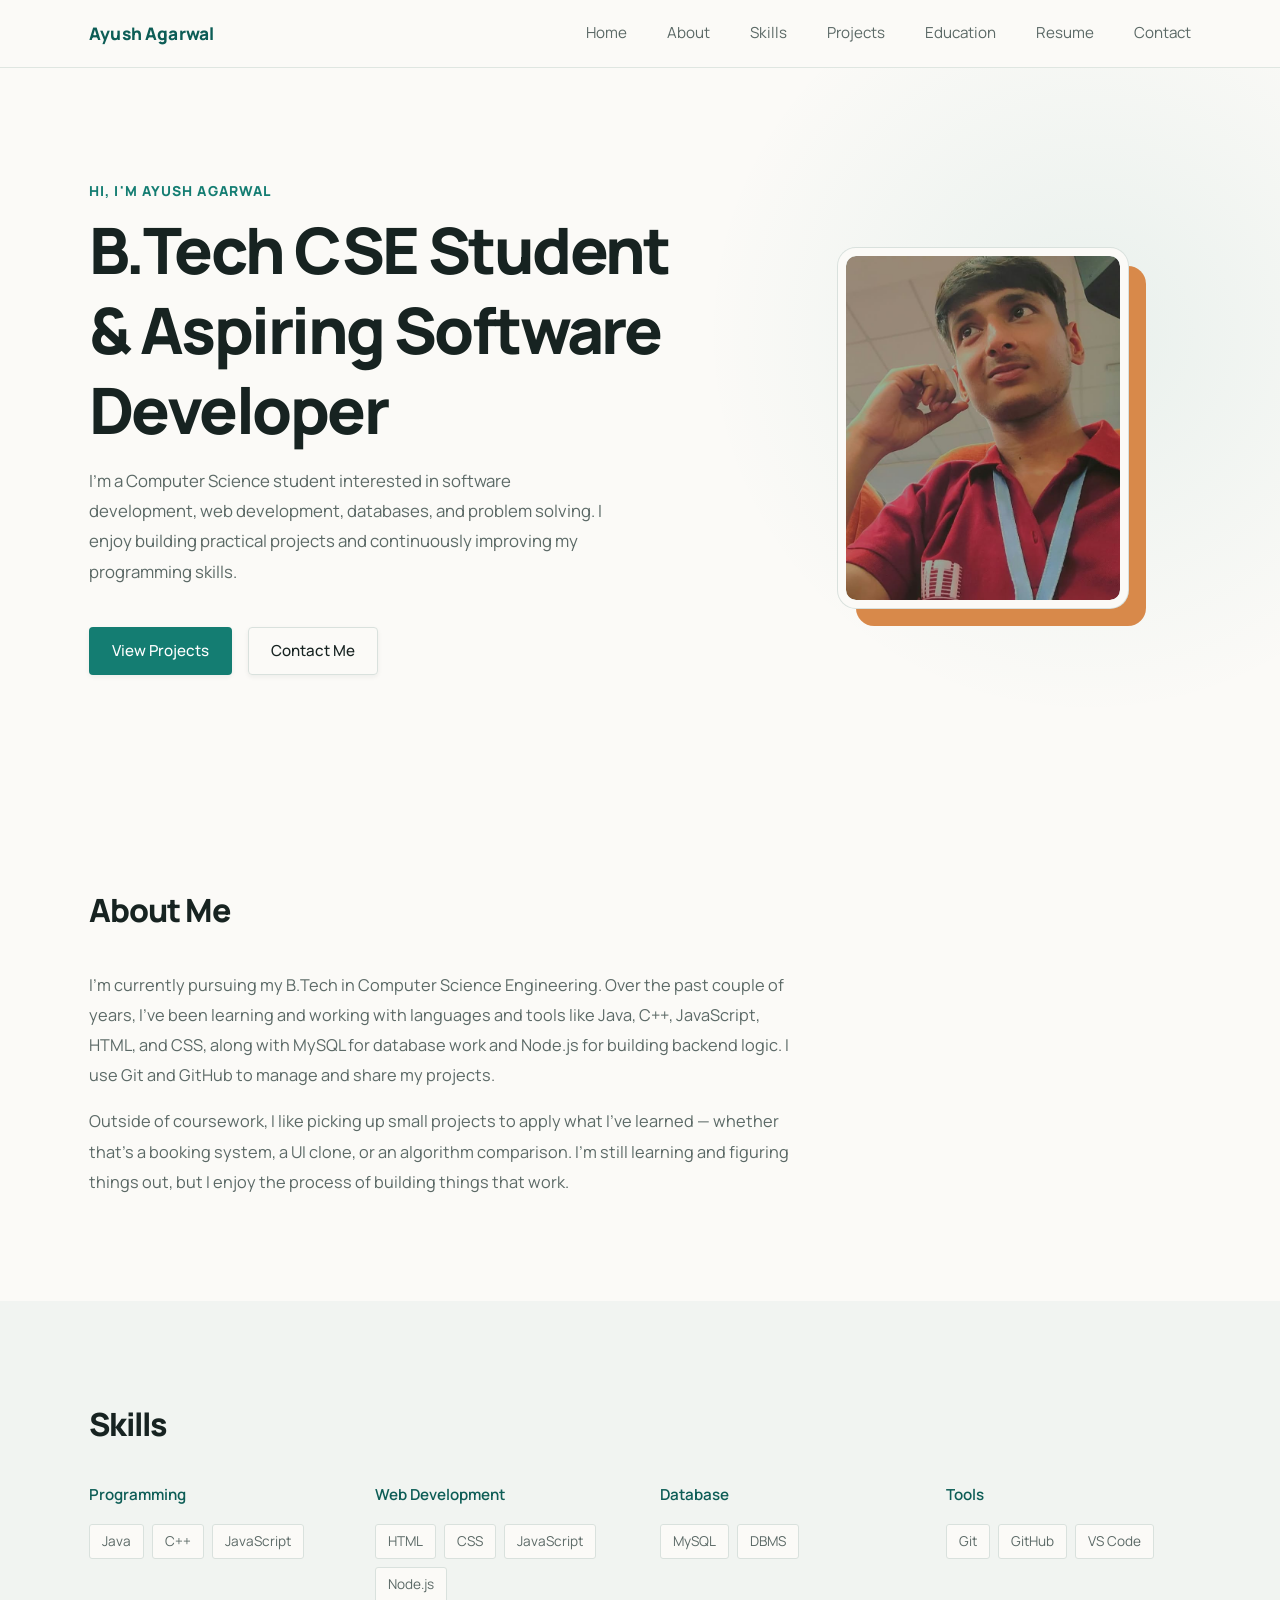
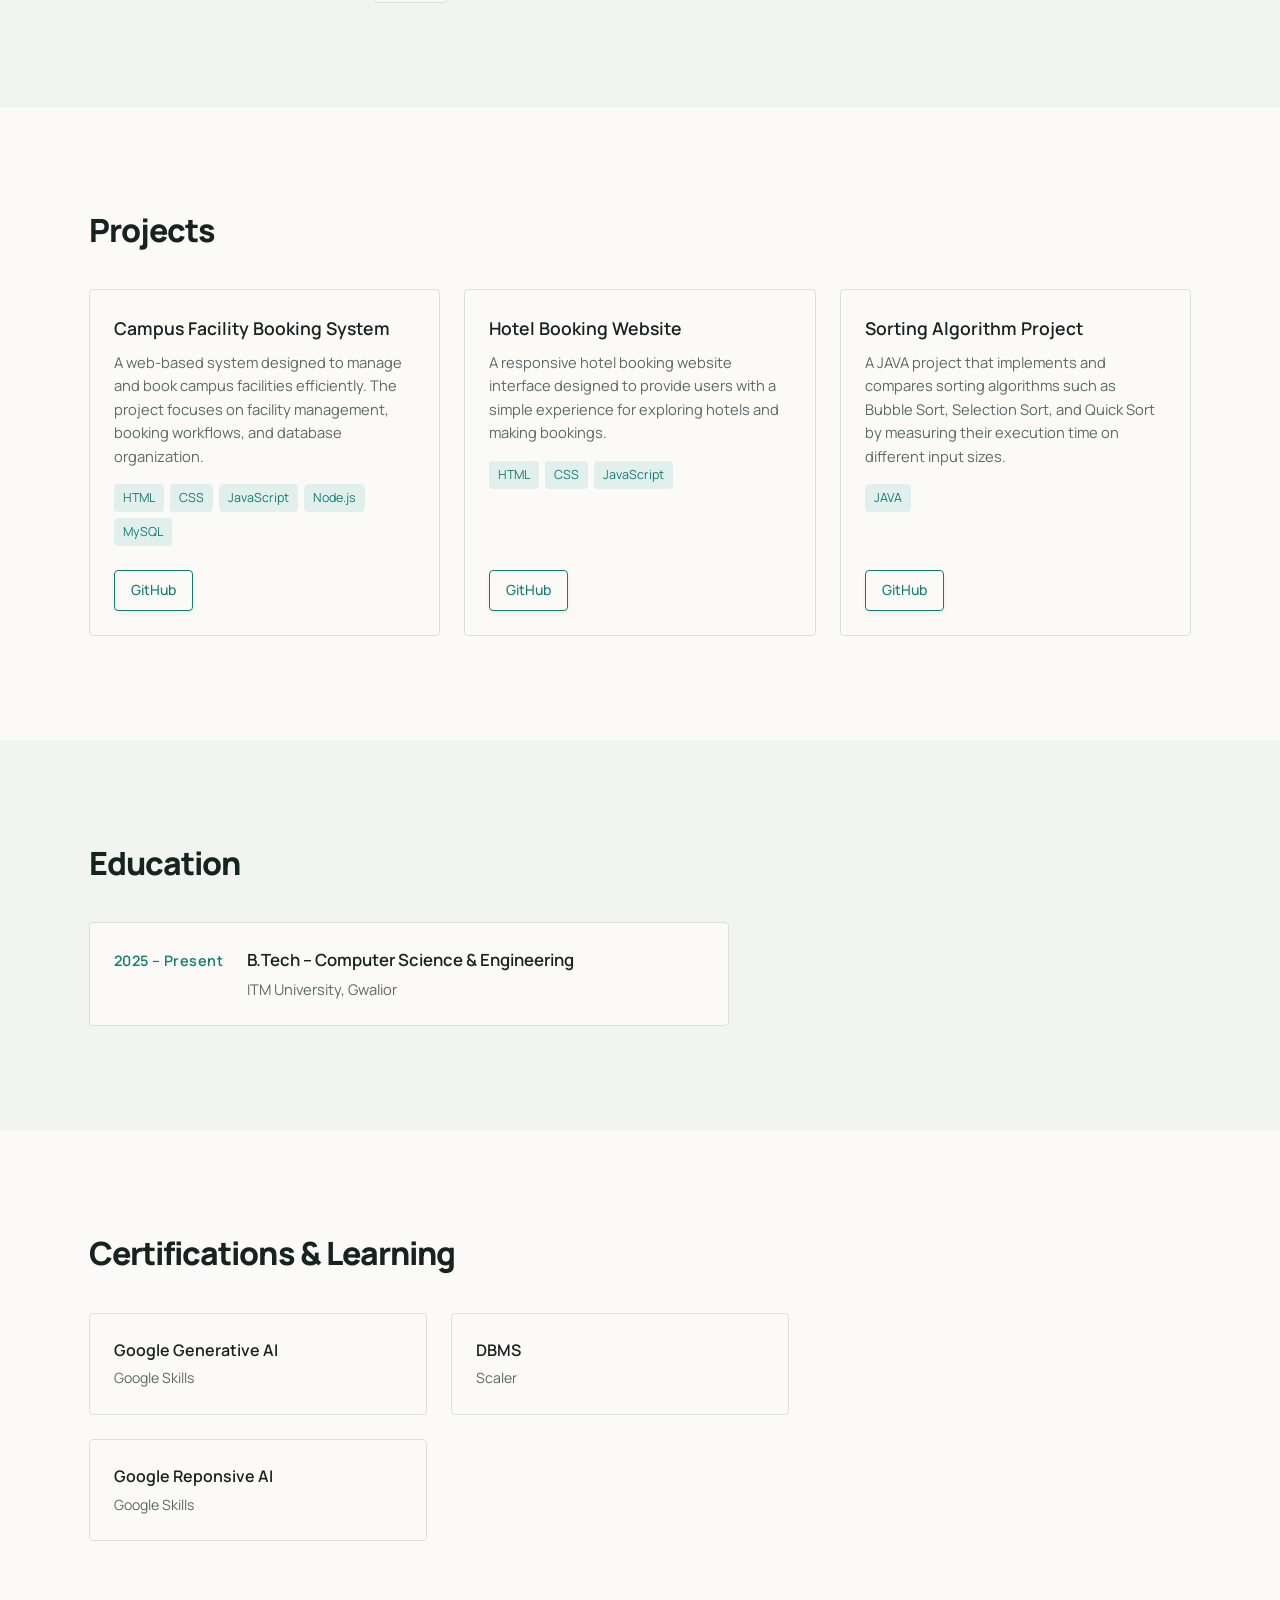
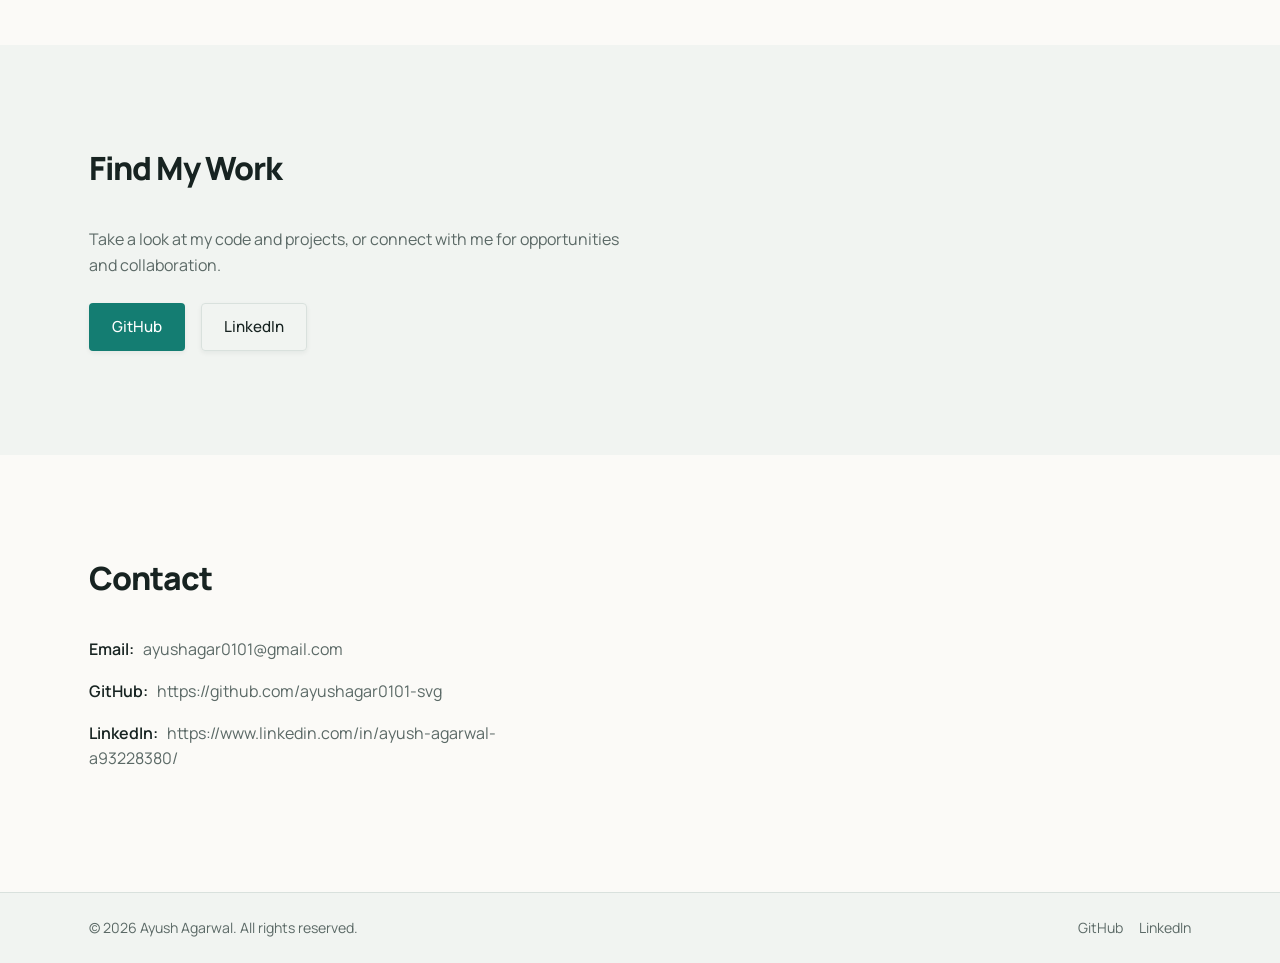
==== index.html @ 3ba148a4 "portfolio" ====
<!DOCTYPE html>
<html lang="en">
<head>
  <meta charset="UTF-8" />
  <meta name="viewport" content="width=device-width, initial-scale=1.0" />
  <title>Ayush Agarwal — Portfolio</title>
  <meta name="description" content="Portfolio of Ayush Agarwal, B.Tech Computer Science student and aspiring software developer." />

  <link rel="preconnect" href="https://fonts.googleapis.com" />
  <link rel="preconnect" href="https://fonts.gstatic.com" crossorigin />
  <link href="https://fonts.googleapis.com/css2?family=Manrope:wght@400;500;600;700;800&display=swap" rel="stylesheet" />

  <link rel="stylesheet" href="style.css" />
</head>
<body>

  <!-- Navbar -->
  <header class="navbar" id="navbar">
    <div class="navbar-inner">
      <a href="#home" class="logo">Ayush Agarwal</a>

      <button class="nav-toggle" id="navToggle" aria-label="Toggle navigation menu" aria-expanded="false">
        <span></span>
        <span></span>
        <span></span>
      </button>

      <nav class="nav-links" id="navLinks">
        <a href="#home" class="nav-link">Home</a>
        <a href="#about" class="nav-link">About</a>
        <a href="#skills" class="nav-link">Skills</a>
        <a href="#projects" class="nav-link">Projects</a>
        <a href="#education" class="nav-link">Education</a>
        <a href="resume.html" class="nav-link" target="_blank" rel="noopener">Resume</a>
        <a href="#contact" class="nav-link">Contact</a>
      </nav>
    </div>
  </header>

  <main>

    <!-- Hero Section -->
    <section id="home" class="hero">
      <div class="container hero-inner">
        <div class="hero-text">
          <p class="hero-greeting">Hi, I'm Ayush Agarwal</p>
          <h1 class="hero-title">B.Tech CSE Student &amp; Aspiring Software Developer</h1>
          <p class="hero-desc">
            I'm a Computer Science student interested in software development, web development,
            databases, and problem solving. I enjoy building practical projects and continuously
            improving my programming skills.
          </p>
          <div class="hero-actions">
            <a href="#projects" class="btn btn-primary">View Projects</a>
            <a href="#contact" class="btn btn-secondary">Contact Me</a>
          </div>
        </div>

        <div class="hero-profile">
          <div class="profile-frame">
            <img src="./images/profile_photo.jpeg" alt="Ayush Agarwal" class="profile-photo" />
          </div>
        </div>
      </div>
    </section>

    <!-- About Section -->
    <section id="about" class="section">
      <div class="container">
        <h2 class="section-title">About Me</h2>
        <div class="about-content">
          <p>
            I'm currently pursuing my B.Tech in Computer Science Engineering. Over the past couple
            of years, I've been learning and working with languages and tools like Java, C++,
            JavaScript, HTML, and CSS, along with MySQL for database work and Node.js for building
            backend logic. I use Git and GitHub to manage and share my projects.
          </p>
          <p>
            Outside of coursework, I like picking up small projects to apply what I've learned —
            whether that's a booking system, a UI clone, or an algorithm comparison. I'm still
            learning and figuring things out, but I enjoy the process of building things that work.
          </p>
        </div>
      </div>
    </section>

    <!-- Skills Section -->
    <section id="skills" class="section section-alt">
      <div class="container">
        <h2 class="section-title">Skills</h2>

        <div class="skills-grid">
          <div class="skill-group">
            <h3 class="skill-group-title">Programming</h3>
            <ul class="tag-list">
              <li class="tag">Java</li>
              <li class="tag">C++</li>
              <li class="tag">JavaScript</li>
            </ul>
          </div>

          <div class="skill-group">
            <h3 class="skill-group-title">Web Development</h3>
            <ul class="tag-list">
              <li class="tag">HTML</li>
              <li class="tag">CSS</li>
              <li class="tag">JavaScript</li>
              <li class="tag">Node.js</li>
            </ul>
          </div>

          <div class="skill-group">
            <h3 class="skill-group-title">Database</h3>
            <ul class="tag-list">
              <li class="tag">MySQL</li>
              <li class="tag">DBMS</li>
            </ul>
          </div>

          <div class="skill-group">
            <h3 class="skill-group-title">Tools</h3>
            <ul class="tag-list">
              <li class="tag">Git</li>
              <li class="tag">GitHub</li>
              <li class="tag">VS Code</li>
            </ul>
          </div>
        </div>
      </div>
    </section>

    <!-- Projects Section -->
    <section id="projects" class="section">
      <div class="container">
        <h2 class="section-title">Projects</h2>

        <div class="projects-grid">

          <article class="project-card">
            <div class="project-body">
              <h3 class="project-title">Campus Facility Booking System</h3>
              <p class="project-desc">
                A web-based system designed to manage and book campus facilities efficiently.
                The project focuses on facility management, booking workflows, and database
                organization.
              </p>
              <ul class="tech-list">
                <li>HTML</li>
                <li>CSS</li>
                <li>JavaScript</li>
                <li>Node.js</li>
                <li>MySQL</li>
              </ul>
            </div>
            <div class="project-links">
              <a href="https://github.com/ayushagar0101-svg" class="btn btn-outline btn-small">GitHub</a>
              <!-- <a href="YOUR_LIVE_DEMO_URL" class="btn btn-outline btn-small">Live Demo</a> -->
            </div>
          </article>

          <article class="project-card">
            <div class="project-body">
              <h3 class="project-title">Hotel Booking Website</h3>
              <p class="project-desc">
                A responsive hotel booking website interface designed to provide users with a
                simple experience for exploring hotels and making bookings.
              </p>
              <ul class="tech-list">
                <li>HTML</li>
                <li>CSS</li>
                <li>JavaScript</li>
              </ul>
            </div>
            <div class="project-links">
              <a href="https://github.com/ayushagar0101-svg" class="btn btn-outline btn-small">GitHub</a>
              <!-- <a href="YOUR_LIVE_DEMO_URL" class="btn btn-outline btn-small">Live Demo</a> -->
            </div>
          </article>

          <article class="project-card">
            <div class="project-body">
              <h3 class="project-title">Sorting Algorithm Project</h3>
              <p class="project-desc">
                A JAVA project that implements and compares sorting algorithms such as Bubble
                Sort, Selection Sort, and Quick Sort by measuring their execution time on
                different input sizes.
              </p>
              <ul class="tech-list">
                <li>JAVA</li>
              </ul>
            </div>
            <div class="project-links">
              <a href="https://github.com/ayushagar0101-svg" class="btn btn-outline btn-small">GitHub</a>
            </div>
          </article>

        </div>
      </div>
    </section>

    <!-- Education Section -->
    <section id="education" class="section section-alt">
      <div class="container">
        <h2 class="section-title">Education</h2>

        <div class="education-card">
          <div class="education-period">2025 &ndash; Present</div>
          <div class="education-details">
            <h3 class="education-degree">B.Tech &ndash; Computer Science &amp; Engineering</h3>
            <p class="education-institute">ITM University, Gwalior</p>
          </div>
        </div>
      </div>
    </section>

    <!-- Certifications Section -->
    <section id="certifications" class="section">
      <div class="container">
        <h2 class="section-title">Certifications &amp; Learning</h2>

        <div class="cert-list">
          <div class="cert-item">
            <h3 class="cert-title">Google Generative AI</h3>
            <p class="cert-issuer">Google Skills</p>
          </div>
          <div class="cert-item">
            <h3 class="cert-title">DBMS</h3>
            <p class="cert-issuer">Scaler</p>
          </div>
          <div class="cert-item">
            <h3 class="cert-title">Google Reponsive AI</h3>
            <p class="cert-issuer">Google Skills</p>
          </div>
        </div>
      </div>
    </section>

    <!-- GitHub / LinkedIn Section -->
    <section id="find-me" class="section section-alt">
      <div class="container find-me-inner">
        <h2 class="section-title">Find My Work</h2>
        <p class="find-me-desc">
          Take a look at my code and projects, or connect with me for opportunities and
          collaboration.
        </p>
        <div class="hero-actions">
          <a href="https://github.com/ayushagar0101-svg" class="btn btn-primary">GitHub</a>
          <a href="https://www.linkedin.com/in/ayush-agarwal-a93228380/" class="btn btn-secondary">LinkedIn</a>
        </div>
      </div>
    </section>

    <!-- Contact Section -->
    <section id="contact" class="section">
      <div class="container">
        <h2 class="section-title">Contact</h2>

        <div class="contact-grid">
          <div class="contact-info">
            <p><span class="contact-label">Email:</span> <a href="mailto:YOUR_EMAIL">ayushagar0101@gmail.com</a></p>
            <p><span class="contact-label">GitHub:</span> <a href="https://github.com/ayushagar0101-svg">https://github.com/ayushagar0101-svg</a></p>
            <p><span class="contact-label">LinkedIn:</span> <a href="https://www.linkedin.com/in/ayush-agarwal-a93228380/">https://www.linkedin.com/in/ayush-agarwal-a93228380/</a></p>
          </div>

          <!-- <form class="contact-form" id="contactForm" novalidate>
            <label for="name">Name</label>
            <input type="text" id="name" name="name" required />

            <label for="email">Email</label>
            <input type="email" id="email" name="email" required />

            <label for="message">Message</label>
            <textarea id="message" name="message" rows="5" required></textarea>

            <button type="submit" class="btn btn-primary">Send Message</button>

            <p class="form-note" id="formNote" role="status"></p>
          </form> -->
        </div>
      </div>
    </section>

  </main>

  <!-- Footer -->
  <footer class="footer">
    <div class="container footer-inner">
      <p>&copy; 2026 Ayush Agarwal. All rights reserved.</p>
      <div class="footer-links">
        <a href="https://github.com/ayushagar0101-svg">GitHub</a>
        <a href="https://www.linkedin.com/in/ayush-agarwal-a93228380/">LinkedIn</a>
      </div>
    </div>
  </footer>

  <script src="script.js"></script>
</body>
</html>
---- style.css ----
/* =========================================================
   CSS VARIABLES — change --color-primary to re-theme the site
   ========================================================= */
:root {
  /* Colors */
  --color-bg: #fbfaf7;
  --color-bg-alt: #f1f4f1;
  --color-text: #172321;
  --color-text-muted: #5b6966;
  --color-border: #d9e1dd;
  --color-primary: #147d72;
  --color-primary-dark: #0d5d56;
  --color-primary-tint: #e1f0ed;
  --color-accent: #d8894a;

  /* Typography */
  --font-main: 'Manrope', -apple-system, BlinkMacSystemFont, 'Segoe UI', sans-serif;

  /* Layout */
  --max-width: 1150px;
  --nav-height: 68px;

  /* Spacing scale */
  --space-1: 8px;
  --space-2: 16px;
  --space-3: 24px;
  --space-4: 40px;
  --space-5: 64px;
  --space-6: 96px;

  /* Motion */
  --transition: 0.18s ease;
}

/* =========================================================
   RESET & BASE
   ========================================================= */
* {
  margin: 0;
  padding: 0;
  box-sizing: border-box;
}

html {
  scroll-behavior: smooth;
}

body {
  font-family: var(--font-main);
  color: var(--color-text);
  background-color: var(--color-bg);
  background-image: radial-gradient(circle at 85% 8%, rgba(20, 125, 114, 0.08), transparent 24rem);
  line-height: 1.6;
  font-size: 16px;
  -webkit-font-smoothing: antialiased;
}

img {
  max-width: 100%;
  display: block;
}

a {
  color: inherit;
  text-decoration: none;
}

ul {
  list-style: none;
}

.container {
  max-width: var(--max-width);
  margin: 0 auto;
  padding: 0 var(--space-3);
}

.resume-page {
  min-height: 100vh;
  padding: var(--space-5) 0;
  background-color: var(--color-bg-alt);
}

.resume-page-header {
  display: flex;
  align-items: center;
  justify-content: space-between;
  gap: var(--space-2);
  margin-bottom: var(--space-3);
}

.resume-page-title {
  font-size: 1.6rem;
  line-height: 1.25;
}

.resume-frame {
  width: 100%;
  height: 780px;
  border: 1px solid var(--color-border);
  border-radius: 8px;
  background-color: var(--color-bg);
}

@media (max-width: 720px) {
  .resume-page {
    padding: var(--space-3) 0;
  }

  .resume-page-header {
    align-items: flex-start;
    flex-direction: column;
  }

  .resume-frame {
    height: 640px;
  }
}

:focus-visible {
  outline: 2px solid var(--color-primary);
  outline-offset: 2px;
}

@media (prefers-reduced-motion: reduce) {
  html {
    scroll-behavior: auto;
  }
  * {
    animation-duration: 0.01ms !important;
    transition-duration: 0.01ms !important;
  }
}

/* =========================================================
   BUTTONS
   ========================================================= */
.btn {
  display: inline-block;
  padding: 11px 22px;
  border-radius: 4px;
  font-size: 0.95rem;
  font-weight: 500;
  border: 1px solid transparent;
  transition: background-color var(--transition), border-color var(--transition), color var(--transition);
  cursor: pointer;
  box-shadow: 0 2px 5px rgba(23, 35, 33, 0.06);
}

.btn-primary {
  background-color: var(--color-primary);
  color: #ffffff;
}

.btn-primary:hover {
  background-color: var(--color-primary-dark);
  transform: translateY(-1px);
}

.btn-secondary {
  background-color: transparent;
  color: var(--color-text);
  border-color: var(--color-border);
}

.btn-secondary:hover {
  border-color: var(--color-primary);
  color: var(--color-primary);
}

.btn-outline {
  background-color: transparent;
  color: var(--color-primary);
  border-color: var(--color-primary);
}

.btn-outline:hover {
  background-color: var(--color-primary);
  color: #ffffff;
}

.btn-small {
  padding: 8px 16px;
  font-size: 0.875rem;
}

/* =========================================================
   NAVBAR
   ========================================================= */
.navbar {
  position: fixed;
  top: 0;
  left: 0;
  right: 0;
  height: var(--nav-height);
  background-color: rgba(251, 250, 247, 0.94);
  backdrop-filter: saturate(180%) blur(6px);
  border-bottom: 1px solid rgba(217, 225, 221, 0.8);
  z-index: 1000;
}

.navbar-inner {
  max-width: var(--max-width);
  margin: 0 auto;
  height: 100%;
  padding: 0 var(--space-3);
  display: flex;
  align-items: center;
  justify-content: space-between;
}

.logo {
  color: var(--color-primary-dark);
  font-weight: 800;
  font-size: 1.08rem;
  letter-spacing: 0.01em;
}

.nav-links {
  display: flex;
  gap: var(--space-4);
}

.nav-link {
  font-size: 0.95rem;
  color: var(--color-text-muted);
  transition: color var(--transition);
  position: relative;
  padding: 4px 0;
}

.nav-link:hover {
  color: var(--color-primary);
}

.nav-link::after {
  content: '';
  position: absolute;
  left: 0;
  right: 100%;
  bottom: 0;
  height: 2px;
  background-color: var(--color-accent);
  transition: right var(--transition);
}

.nav-link:hover::after {
  right: 0;
}

.nav-toggle {
  display: none;
  flex-direction: column;
  justify-content: center;
  gap: 5px;
  width: 32px;
  height: 32px;
  background: none;
  border: none;
  cursor: pointer;
}

.nav-toggle span {
  display: block;
  height: 2px;
  width: 100%;
  background-color: var(--color-text);
  transition: transform var(--transition), opacity var(--transition);
}

.nav-toggle.open span:nth-child(1) {
  transform: translateY(7px) rotate(45deg);
}

.nav-toggle.open span:nth-child(2) {
  opacity: 0;
}

.nav-toggle.open span:nth-child(3) {
  transform: translateY(-7px) rotate(-45deg);
}

/* =========================================================
   HERO
   ========================================================= */
.hero {
  padding-top: calc(var(--nav-height) + 112px);
  padding-bottom: 112px;
}

.hero-inner {
  display: grid;
  grid-template-columns: 1.2fr 0.8fr;
  gap: var(--space-5);
  align-items: center;
}

.hero-greeting {
  color: var(--color-primary);
  font-size: 0.86rem;
  font-weight: 800;
  letter-spacing: 0.08em;
  text-transform: uppercase;
  margin-bottom: var(--space-1);
}

.hero-title {
  font-size: clamp(2.5rem, 5vw, 4.5rem);
  font-weight: 800;
  line-height: 1.25;
  letter-spacing: -0.04em;
  margin-bottom: var(--space-2);
  max-width: 22ch;
}

.hero-desc {
  color: var(--color-text-muted);
  max-width: 52ch;
  font-size: 1.05rem;
  line-height: 1.8;
  margin-bottom: var(--space-4);
}

.hero-actions {
  display: flex;
  gap: var(--space-2);
  flex-wrap: wrap;
}

.hero-profile {
  display: flex;
  justify-content: center;
}

.profile-frame {
  width: 290px;
  height: 360px;
  border-radius: 18px;
  background-color: var(--color-primary-tint);
  border: 8px solid var(--color-bg);
  box-shadow: 0 0 0 1px var(--color-border), 18px 18px 0 var(--color-accent);
  display: flex;
  align-items: center;
  justify-content: center;
  overflow: hidden;
}

.profile-photo {
  width: 100%;
  height: 100%;
  border-radius: 10px;
  object-fit: cover;
  object-position: 68% 27%;
}

/* =========================================================
   SECTIONS
   ========================================================= */
.section {
  padding: 104px 0;
}

.section-alt {
  background-color: var(--color-bg-alt);
}

.section-title {
  font-size: 2rem;
  font-weight: 800;
  letter-spacing: -0.03em;
  line-height: 1.2;
  margin-bottom: var(--space-4);
}

/* =========================================================
   ABOUT
   ========================================================= */
.about-content {
  max-width: 70ch;
}

.about-content p {
  color: var(--color-text-muted);
  margin-bottom: var(--space-2);
  font-size: 1.02rem;
  line-height: 1.85;
}

.about-content p:last-child {
  margin-bottom: 0;
}

/* =========================================================
   SKILLS
   ========================================================= */
.skills-grid {
  display: grid;
  grid-template-columns: repeat(4, 1fr);
  gap: var(--space-4);
}

.skill-group-title {
  font-size: 0.95rem;
  font-weight: 600;
  color: var(--color-primary-dark);
  margin-bottom: var(--space-2);
}

.tag-list {
  display: flex;
  flex-wrap: wrap;
  gap: 8px;
}

.tag {
  background-color: var(--color-bg);
  border: 1px solid var(--color-border);
  color: var(--color-text-muted);
  font-size: 0.85rem;
  padding: 6px 12px;
  border-radius: 3px;
}

/* =========================================================
   PROJECTS
   ========================================================= */
.projects-grid {
  display: grid;
  grid-template-columns: repeat(3, 1fr);
  gap: var(--space-3);
}

.project-card {
  border: 1px solid var(--color-border);
  border-radius: 4px;
  background-color: var(--color-bg);
  display: flex;
  flex-direction: column;
  justify-content: space-between;
  transition: border-color var(--transition), transform var(--transition), box-shadow var(--transition);
}

.project-card:hover {
  border-color: var(--color-primary);
  transform: translateY(-4px);
  box-shadow: 0 12px 24px rgba(23, 35, 33, 0.08);
}

.project-body {
  padding: var(--space-3);
}

.project-title {
  font-size: 1.1rem;
  font-weight: 600;
  margin-bottom: var(--space-1);
}

.project-desc {
  color: var(--color-text-muted);
  font-size: 0.92rem;
  margin-bottom: var(--space-2);
}

.tech-list {
  display: flex;
  flex-wrap: wrap;
  gap: 6px;
  font-size: 0.78rem;
}

.tech-list li {
  color: var(--color-primary);
  background-color: var(--color-primary-tint);
  padding: 4px 9px;
  border-radius: 4px;
}

.project-links {
  display: flex;
  gap: var(--space-1);
  padding: 0 var(--space-3) var(--space-3);
}

/* =========================================================
   EDUCATION
   ========================================================= */
.education-card {
  display: flex;
  gap: var(--space-3);
  align-items: baseline;
  background-color: var(--color-bg);
  border: 1px solid var(--color-border);
  border-radius: 4px;
  padding: var(--space-3);
  max-width: 640px;
}

.education-period {
  color: var(--color-primary);
  font-weight: 600;
  font-size: 0.9rem;
  white-space: nowrap;
  letter-spacing: 0.03em;
}

.education-degree {
  font-size: 1.05rem;
  font-weight: 600;
  margin-bottom: 4px;
}

.education-institute {
  color: var(--color-text-muted);
  font-size: 0.92rem;
}

/* =========================================================
   CERTIFICATIONS
   ========================================================= */
.cert-list {
  display: grid;
  grid-template-columns: repeat(2, 1fr);
  gap: var(--space-3);
  max-width: 700px;
}

.cert-item {
  border: 1px solid var(--color-border);
  border-radius: 4px;
  padding: var(--space-3);
}

.cert-title {
  font-size: 1rem;
  font-weight: 600;
  margin-bottom: 4px;
}

.cert-issuer {
  color: var(--color-text-muted);
  font-size: 0.88rem;
}

/* =========================================================
   FIND MY WORK
   ========================================================= */
.find-me-inner {
  text-align: left;
}

.find-me-desc {
  color: var(--color-text-muted);
  max-width: 55ch;
  margin-bottom: var(--space-3);
}

/* =========================================================
   CONTACT
   ========================================================= */
.contact-grid {
  display: grid;
  grid-template-columns: 0.8fr 1.2fr;
  gap: var(--space-5);
}

.contact-info p {
  margin-bottom: var(--space-2);
  color: var(--color-text-muted);
  word-break: break-word;
}

.contact-label {
  color: var(--color-text);
  font-weight: 600;
  margin-right: 6px;
}

.contact-info a:hover {
  color: var(--color-primary);
}

/* .contact-form {
  display: flex;
  flex-direction: column;
  gap: var(--space-1);
}

.contact-form label {
  font-size: 0.88rem;
  font-weight: 500;
  margin-top: var(--space-1);
}

.contact-form input,
.contact-form textarea {
  font-family: var(--font-main);
  font-size: 0.95rem;
  padding: 10px 12px;
  border: 1px solid var(--color-border);
  border-radius: 6px;
  background-color: var(--color-bg);
  color: var(--color-text);
  transition: border-color var(--transition);
  resize: vertical;
}

.contact-form input:focus,
.contact-form textarea:focus {
  border-color: var(--color-primary);
}

.contact-form button {
  margin-top: var(--space-2);
  align-self: flex-start;
}

.form-note {
  font-size: 0.88rem;
  color: var(--color-primary);
  min-height: 1.2em;
} */

/* =========================================================
   FOOTER
   ========================================================= */
.footer {
  border-top: 1px solid var(--color-border);
  background-color: var(--color-bg-alt);
  padding: var(--space-3) 0;
}

.footer-inner {
  display: flex;
  justify-content: space-between;
  align-items: center;
  color: var(--color-text-muted);
  font-size: 0.88rem;
  flex-wrap: wrap;
  gap: var(--space-1);
}

.footer-links {
  display: flex;
  gap: var(--space-2);
}

.footer-links a:hover {
  color: var(--color-primary);
}

/* =========================================================
   SCROLL REVEAL (subtle, applied only via JS)
   ========================================================= */
.reveal {
  opacity: 0;
  transform: translateY(14px);
  transition: opacity 0.5s ease, transform 0.5s ease;
}

.reveal.in-view {
  opacity: 1;
  transform: translateY(0);
}

/* =========================================================
   RESPONSIVE
   ========================================================= */
@media (max-width: 900px) {
  .hero-inner {
    grid-template-columns: 1fr;
  }

  .hero-profile {
    order: -1;
  }

  .profile-frame {
    width: 220px;
    height: 280px;
  }

  .skills-grid {
    grid-template-columns: repeat(2, 1fr);
  }

  .projects-grid {
    grid-template-columns: 1fr;
  }

  .contact-grid {
    grid-template-columns: 1fr;
    gap: var(--space-4);
  }
}

@media (max-width: 720px) {
  .nav-toggle {
    display: flex;
  }

  .nav-links {
    position: absolute;
    top: var(--nav-height);
    left: 0;
    right: 0;
    background-color: var(--color-bg);
    border-bottom: 1px solid var(--color-border);
    flex-direction: column;
    align-items: flex-start;
    gap: 0;
    max-height: 0;
    overflow: hidden;
    transition: max-height var(--transition);
  }

  .nav-links.open {
    max-height: 360px;
  }

  .nav-link {
    width: 100%;
    padding: var(--space-2) var(--space-3);
    border-bottom: 1px solid var(--color-border);
  }

  .hero-title {
    font-size: 1.9rem;
  }

  .cert-list {
    grid-template-columns: 1fr;
  }
}

@media (max-width: 520px) {
  .skills-grid {
    grid-template-columns: 1fr;
  }

  .education-card {
    flex-direction: column;
    gap: var(--space-1);
  }
}
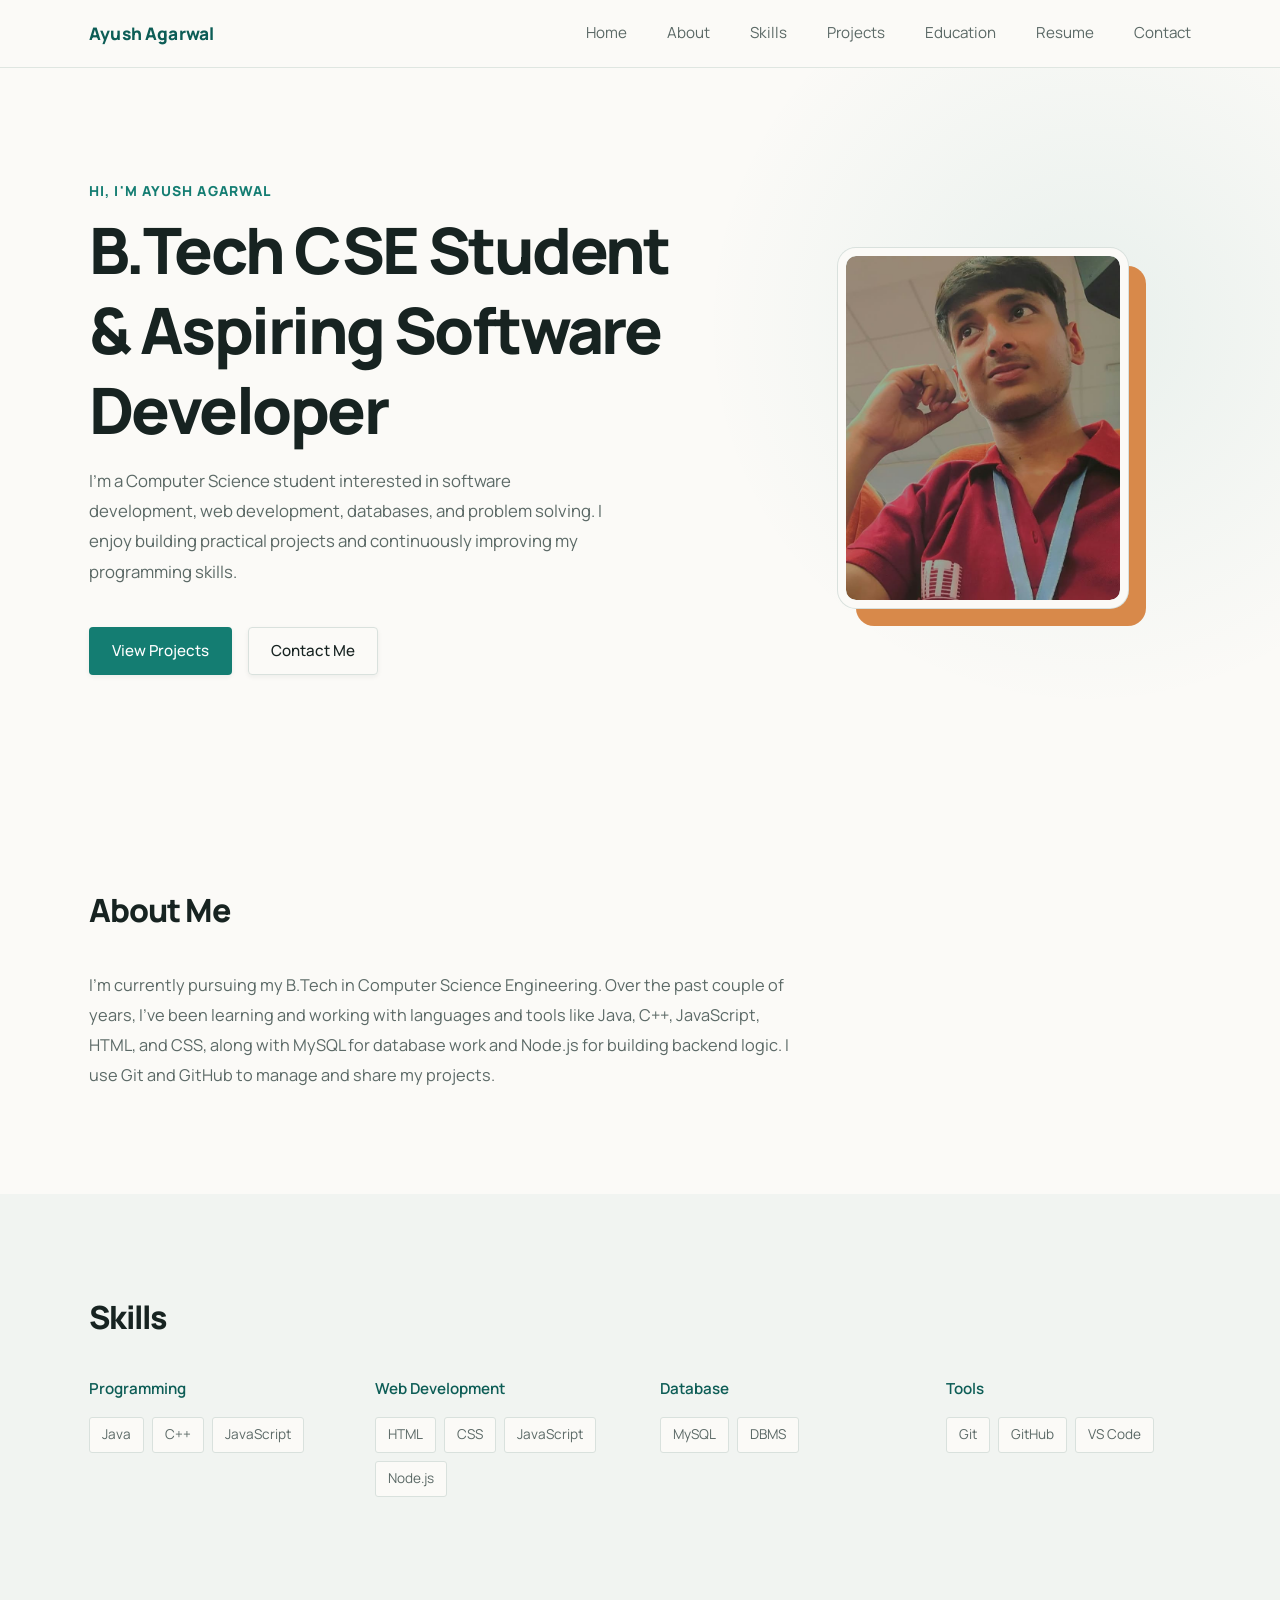
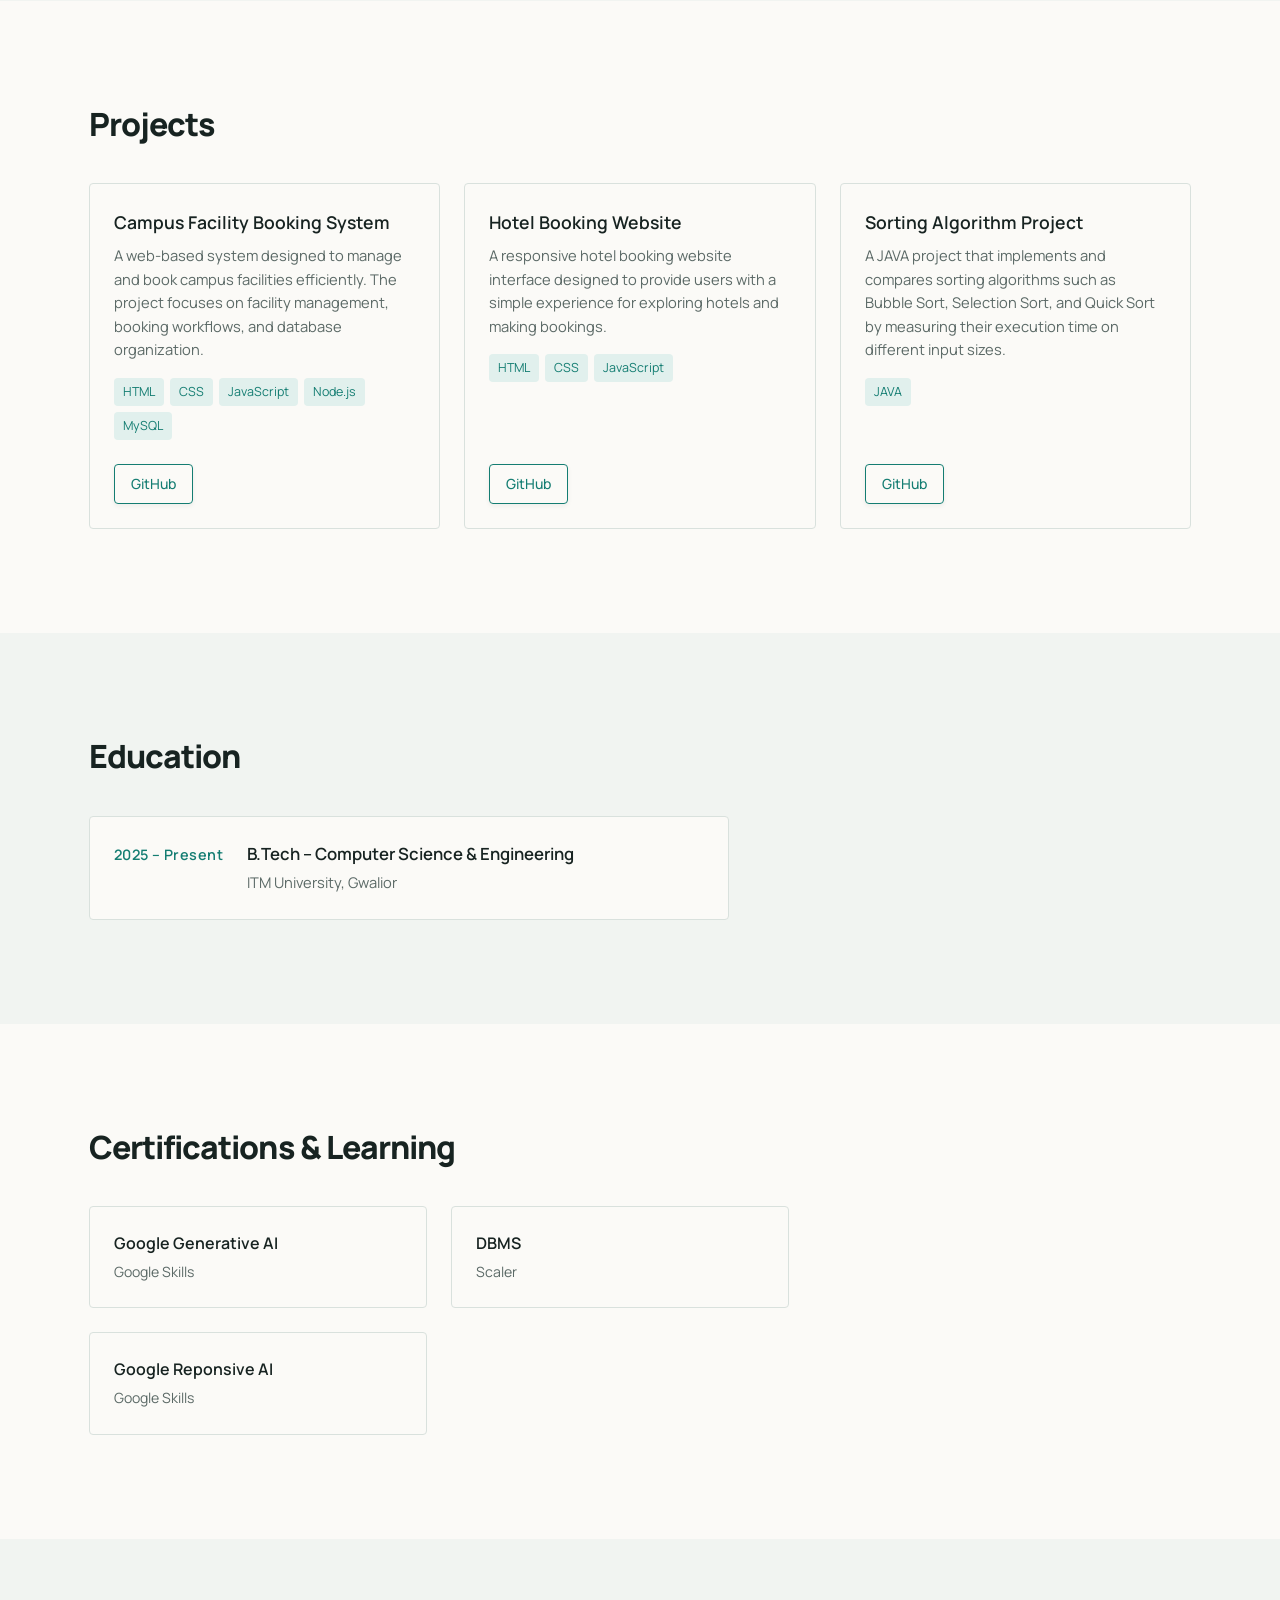
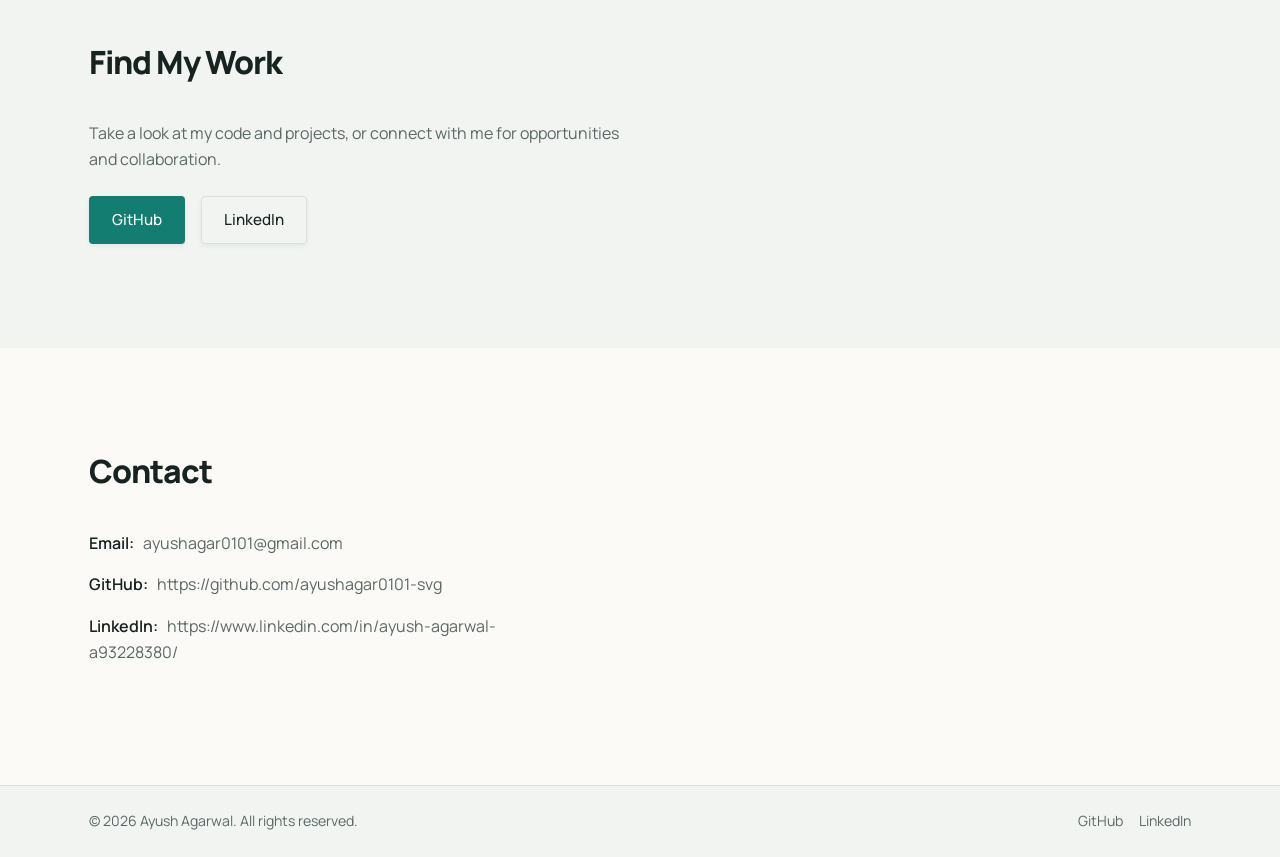
==== commit 91e4f8a3: "About" ====
--- a/index.html
+++ b/index.html
@@ -75,11 +75,11 @@
             JavaScript, HTML, and CSS, along with MySQL for database work and Node.js for building
             backend logic. I use Git and GitHub to manage and share my projects.
           </p>
-          <p>
+          <!-- <p>
             Outside of coursework, I like picking up small projects to apply what I've learned —
             whether that's a booking system, a UI clone, or an algorithm comparison. I'm still
             learning and figuring things out, but I enjoy the process of building things that work.
-          </p>
+          </p> -->
         </div>
       </div>
     </section>
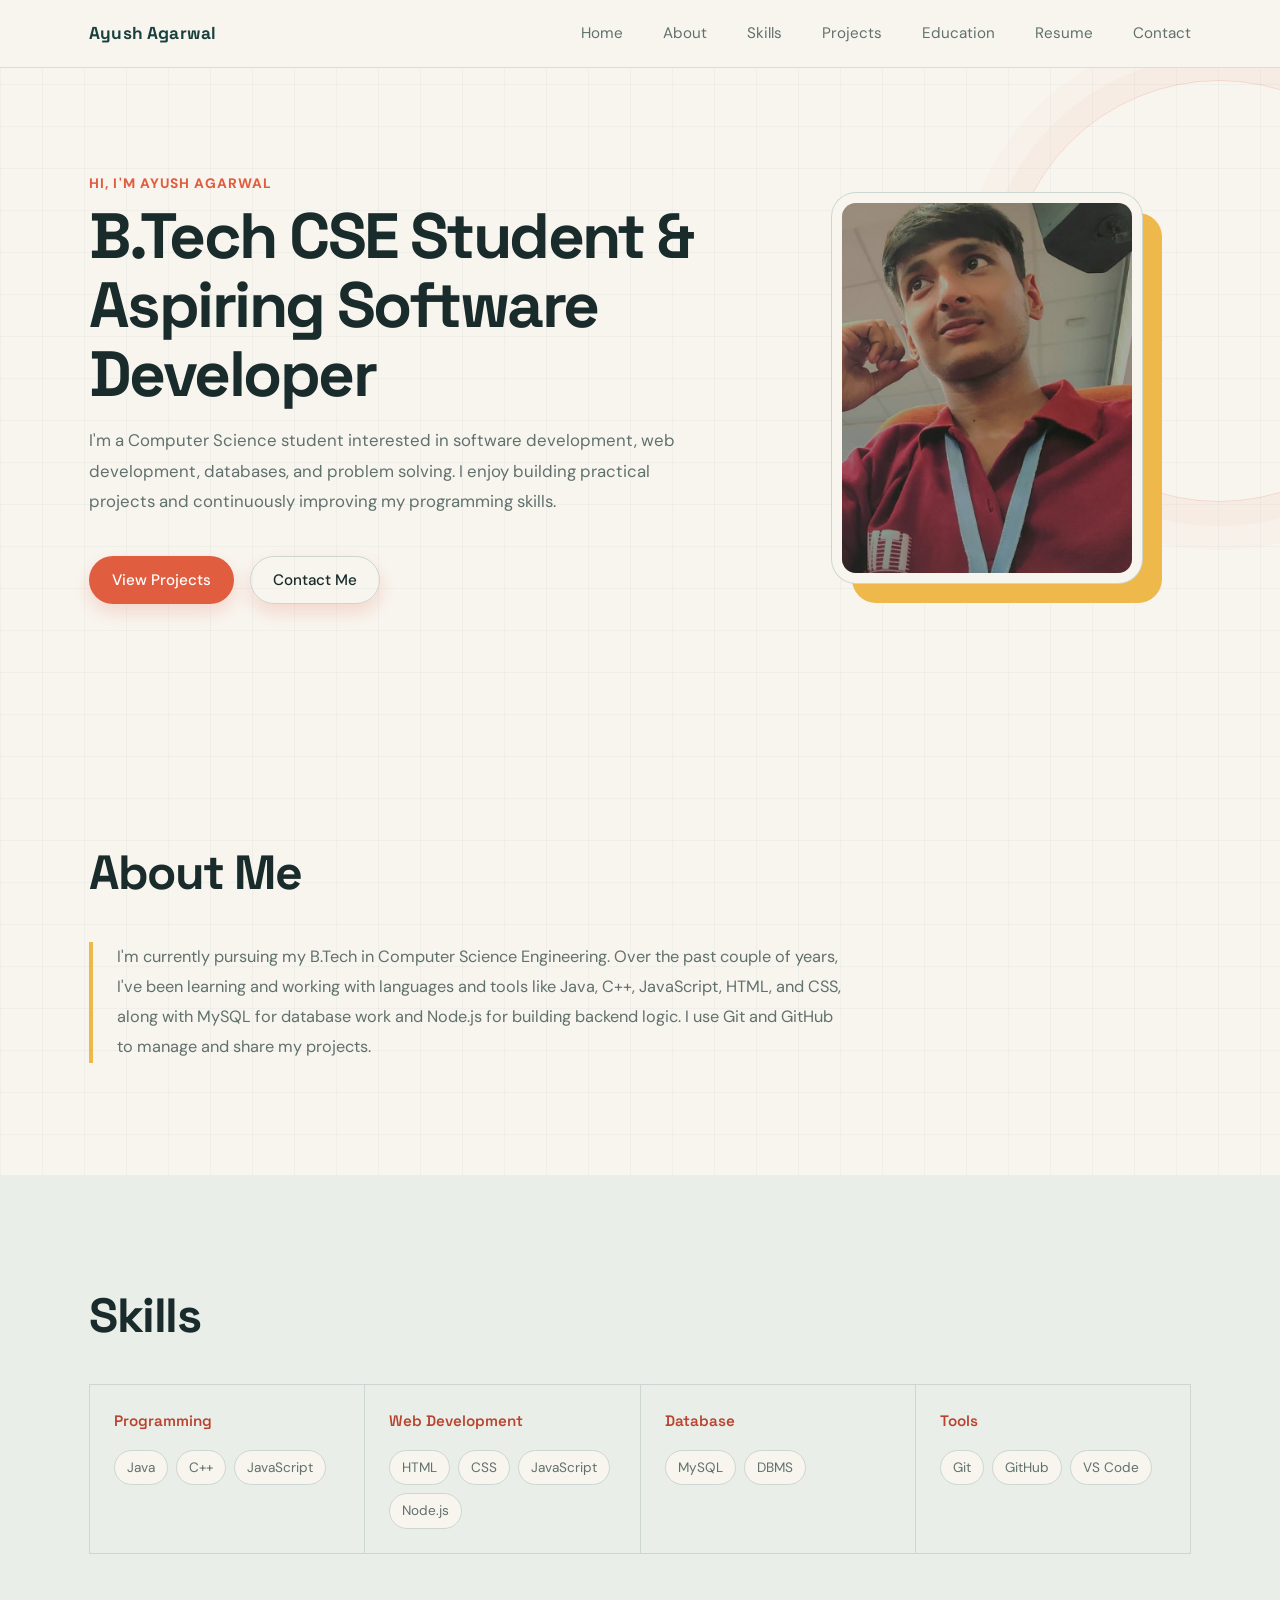
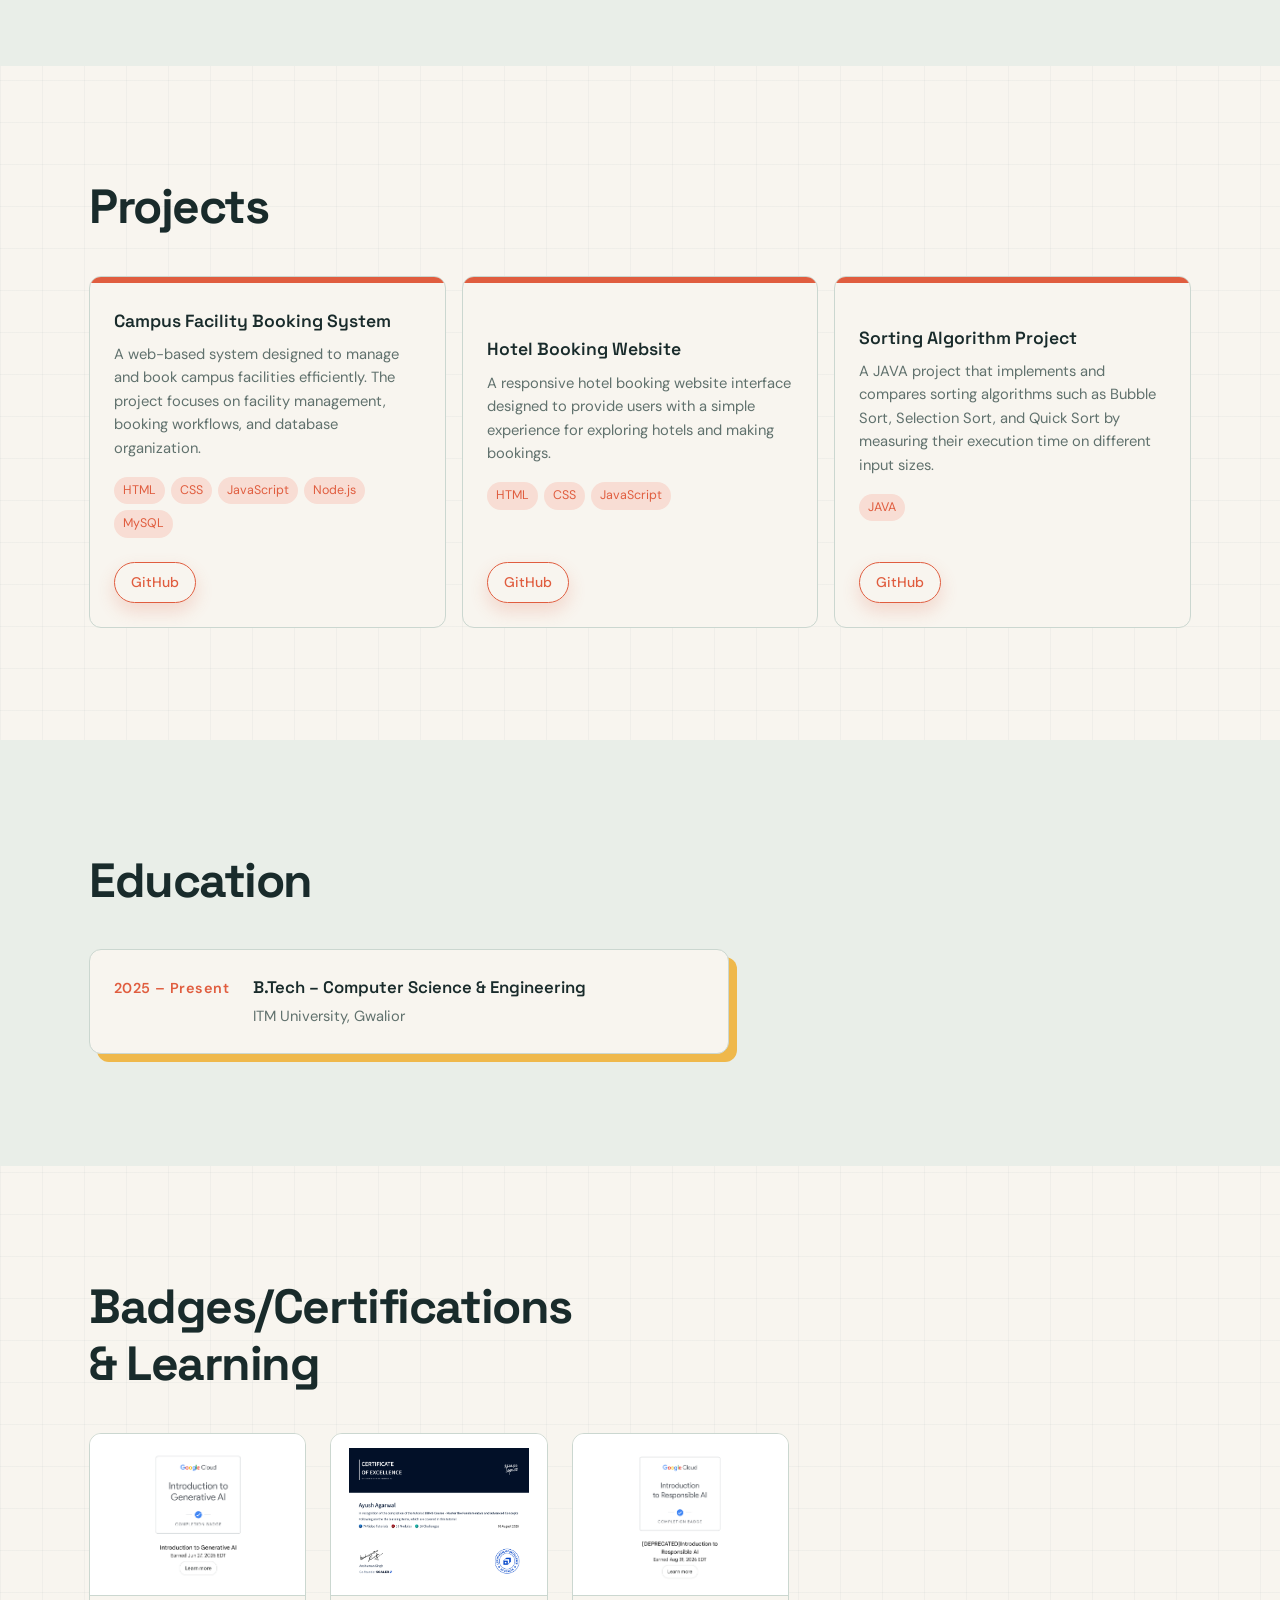
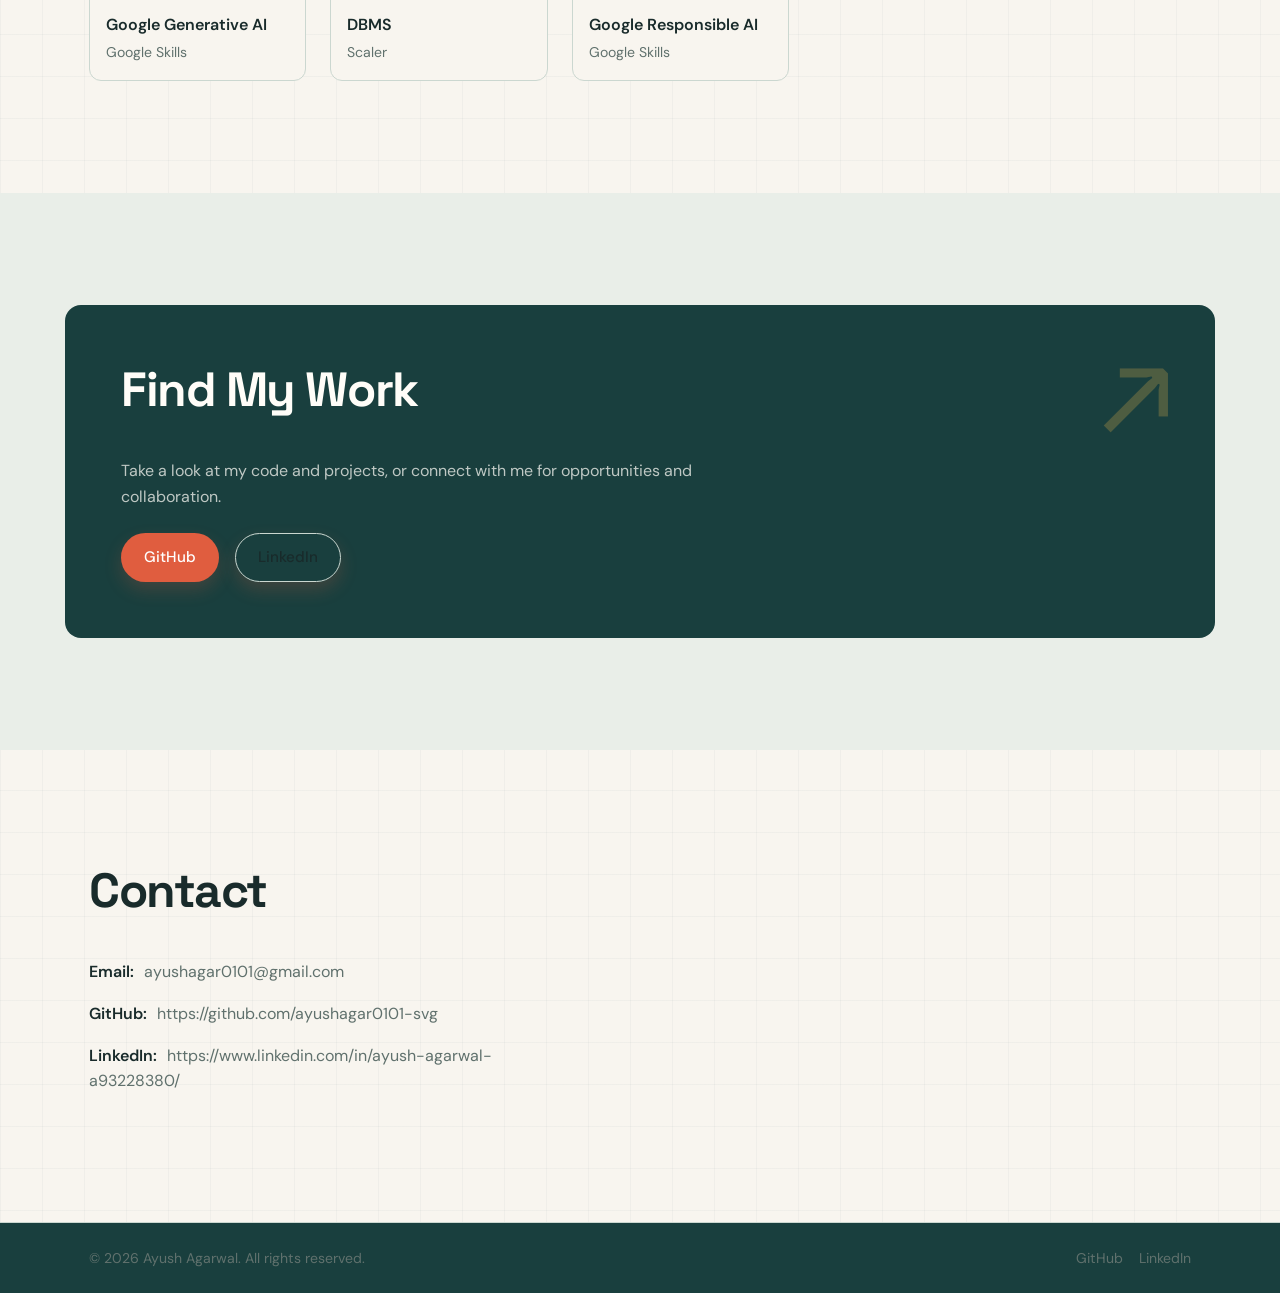
==== commit 51c7b864: "resume" ====
--- a/index.html
+++ b/index.html
@@ -8,7 +8,7 @@
 
   <link rel="preconnect" href="https://fonts.googleapis.com" />
   <link rel="preconnect" href="https://fonts.gstatic.com" crossorigin />
-  <link href="https://fonts.googleapis.com/css2?family=Manrope:wght@400;500;600;700;800&display=swap" rel="stylesheet" />
+  <link href="https://fonts.googleapis.com/css2?family=DM+Sans:wght@400;500;600;700&family=Space+Grotesk:wght@400;500;600;700&display=swap" rel="stylesheet" />
 
   <link rel="stylesheet" href="style.css" />
 </head>
@@ -216,19 +216,22 @@
     <!-- Certifications Section -->
     <section id="certifications" class="section">
       <div class="container">
-        <h2 class="section-title">Certifications &amp; Learning</h2>
+        <h2 class="section-title">Badges/Certifications &amp; Learning</h2>
 
         <div class="cert-list">
           <div class="cert-item">
+             <img src="./images/Gen_ai.png" alt="Google Generative AI completion badge">
             <h3 class="cert-title">Google Generative AI</h3>
             <p class="cert-issuer">Google Skills</p>
           </div>
           <div class="cert-item">
+             <img src="./images/DBMS.png" alt="Scaler DBMS certificate">
             <h3 class="cert-title">DBMS</h3>
             <p class="cert-issuer">Scaler</p>
           </div>
           <div class="cert-item">
-            <h3 class="cert-title">Google Reponsive AI</h3>
+            <img src="./images/Responsible_ai.png" alt="Google Responsible AI completion badge">
+            <h3 class="cert-title">Google Responsible AI</h3>
             <p class="cert-issuer">Google Skills</p>
           </div>
         </div>
@@ -257,7 +260,7 @@
 
         <div class="contact-grid">
           <div class="contact-info">
-            <p><span class="contact-label">Email:</span> <a href="mailto:YOUR_EMAIL">ayushagar0101@gmail.com</a></p>
+            <p><span class="contact-label">Email:</span> <a href="mailto:ayushagar0101@gmail.com">ayushagar0101@gmail.com</a></p>
             <p><span class="contact-label">GitHub:</span> <a href="https://github.com/ayushagar0101-svg">https://github.com/ayushagar0101-svg</a></p>
             <p><span class="contact-label">LinkedIn:</span> <a href="https://www.linkedin.com/in/ayush-agarwal-a93228380/">https://www.linkedin.com/in/ayush-agarwal-a93228380/</a></p>
           </div>
--- a/style.css
+++ b/style.css
@@ -3,18 +3,20 @@
    ========================================================= */
 :root {
   /* Colors */
-  --color-bg: #fbfaf7;
-  --color-bg-alt: #f1f4f1;
-  --color-text: #172321;
-  --color-text-muted: #5b6966;
-  --color-border: #d9e1dd;
-  --color-primary: #147d72;
-  --color-primary-dark: #0d5d56;
-  --color-primary-tint: #e1f0ed;
-  --color-accent: #d8894a;
+  --color-bg: #f8f5ef;
+  --color-bg-alt: #e9eee8;
+  --color-text: #192b2b;
+  --color-text-muted: #60716d;
+  --color-border: #cbd7d0;
+  --color-primary: #e05d3f;
+  --color-primary-dark: #b9432f;
+  --color-primary-tint: #f8ddd4;
+  --color-accent: #efb84b;
+  --color-deep: #193f3e;
 
   /* Typography */
-  --font-main: 'Manrope', -apple-system, BlinkMacSystemFont, 'Segoe UI', sans-serif;
+  --font-main: 'DM Sans', sans-serif;
+  --font-display: 'Space Grotesk', sans-serif;
 
   /* Layout */
   --max-width: 1150px;
@@ -29,7 +31,7 @@
   --space-6: 96px;
 
   /* Motion */
-  --transition: 0.18s ease;
+  --transition: 0.22s ease;
 }
 
 /* =========================================================
@@ -49,7 +51,8 @@
   font-family: var(--font-main);
   color: var(--color-text);
   background-color: var(--color-bg);
-  background-image: radial-gradient(circle at 85% 8%, rgba(20, 125, 114, 0.08), transparent 24rem);
+  background-image: linear-gradient(rgba(25, 63, 62, 0.035) 1px, transparent 1px), linear-gradient(90deg, rgba(25, 63, 62, 0.035) 1px, transparent 1px);
+  background-size: 42px 42px;
   line-height: 1.6;
   font-size: 16px;
   -webkit-font-smoothing: antialiased;
@@ -138,13 +141,13 @@
 .btn {
   display: inline-block;
   padding: 11px 22px;
-  border-radius: 4px;
+  border-radius: 999px;
   font-size: 0.95rem;
   font-weight: 500;
   border: 1px solid transparent;
-  transition: background-color var(--transition), border-color var(--transition), color var(--transition);
+  transition: background-color var(--transition), border-color var(--transition), color var(--transition), transform var(--transition), box-shadow var(--transition);
   cursor: pointer;
-  box-shadow: 0 2px 5px rgba(23, 35, 33, 0.06);
+  box-shadow: 0 8px 18px rgba(224, 93, 63, 0.2);
 }
 
 .btn-primary {
@@ -154,7 +157,8 @@
 
 .btn-primary:hover {
   background-color: var(--color-primary-dark);
-  transform: translateY(-1px);
+  transform: translateY(-2px);
+  box-shadow: 0 12px 24px rgba(224, 93, 63, 0.26);
 }
 
 .btn-secondary {
@@ -193,9 +197,9 @@
   left: 0;
   right: 0;
   height: var(--nav-height);
-  background-color: rgba(251, 250, 247, 0.94);
-  backdrop-filter: saturate(180%) blur(6px);
-  border-bottom: 1px solid rgba(217, 225, 221, 0.8);
+  background-color: rgba(248, 245, 239, 0.88);
+  backdrop-filter: saturate(160%) blur(14px);
+  border-bottom: 1px solid rgba(203, 215, 208, 0.75);
   z-index: 1000;
 }
 
@@ -210,7 +214,8 @@
 }
 
 .logo {
-  color: var(--color-primary-dark);
+  color: var(--color-deep);
+  font-family: var(--font-display);
   font-weight: 800;
   font-size: 1.08rem;
   letter-spacing: 0.01em;
@@ -284,14 +289,29 @@
    HERO
    ========================================================= */
 .hero {
-  padding-top: calc(var(--nav-height) + 112px);
-  padding-bottom: 112px;
+  padding-top: calc(var(--nav-height) + 104px);
+  padding-bottom: 128px;
+  position: relative;
+  overflow: hidden;
+}
+
+.hero::before {
+  content: '';
+  position: absolute;
+  width: 420px;
+  height: 420px;
+  right: -150px;
+  top: 80px;
+  border: 1px solid rgba(224, 93, 63, 0.2);
+  border-radius: 50%;
+  box-shadow: 0 0 0 24px rgba(224, 93, 63, 0.035), 0 0 0 48px rgba(224, 93, 63, 0.025);
+  pointer-events: none;
 }
 
 .hero-inner {
   display: grid;
   grid-template-columns: 1.2fr 0.8fr;
-  gap: var(--space-5);
+  gap: 80px;
   align-items: center;
 }
 
@@ -305,9 +325,10 @@
 }
 
 .hero-title {
+  font-family: var(--font-display);
   font-size: clamp(2.5rem, 5vw, 4.5rem);
   font-weight: 800;
-  line-height: 1.25;
+  line-height: 1.08;
   letter-spacing: -0.04em;
   margin-bottom: var(--space-2);
   max-width: 22ch;
@@ -333,16 +354,17 @@
 }
 
 .profile-frame {
-  width: 290px;
-  height: 360px;
-  border-radius: 18px;
+  width: 310px;
+  height: 390px;
+  border-radius: 24px;
   background-color: var(--color-primary-tint);
-  border: 8px solid var(--color-bg);
-  box-shadow: 0 0 0 1px var(--color-border), 18px 18px 0 var(--color-accent);
+  border: 10px solid var(--color-bg);
+  box-shadow: 0 0 0 1px var(--color-border), 20px 20px 0 var(--color-accent);
   display: flex;
   align-items: center;
   justify-content: center;
   overflow: hidden;
+  position: relative;
 }
 
 .profile-photo {
@@ -350,14 +372,23 @@
   height: 100%;
   border-radius: 10px;
   object-fit: cover;
-  object-position: 68% 27%;
+  object-position: 82% 10%;
+  filter: saturate(0.82) contrast(1.04) brightness(1.03);
+}
+
+.profile-frame::after {
+  content: '';
+  position: absolute;
+  inset: 0;
+  background: linear-gradient(180deg, rgba(25, 63, 62, 0.02) 42%, rgba(25, 63, 62, 0.22) 100%);
+  pointer-events: none;
 }
 
 /* =========================================================
    SECTIONS
    ========================================================= */
 .section {
-  padding: 104px 0;
+  padding: 112px 0;
 }
 
 .section-alt {
@@ -365,18 +396,22 @@
 }
 
 .section-title {
-  font-size: 2rem;
+  font-family: var(--font-display);
+  font-size: clamp(2rem, 4vw, 3rem);
   font-weight: 800;
   letter-spacing: -0.03em;
   line-height: 1.2;
   margin-bottom: var(--space-4);
+  max-width: 15ch;
 }
 
 /* =========================================================
    ABOUT
    ========================================================= */
 .about-content {
-  max-width: 70ch;
+  max-width: 760px;
+  border-left: 4px solid var(--color-accent);
+  padding-left: var(--space-3);
 }
 
 .about-content p {
@@ -396,10 +431,19 @@
 .skills-grid {
   display: grid;
   grid-template-columns: repeat(4, 1fr);
-  gap: var(--space-4);
+  gap: 1px;
+  background: var(--color-border);
+  border: 1px solid var(--color-border);
+}
+
+.skill-group {
+  background: var(--color-bg-alt);
+  padding: var(--space-3);
+  min-height: 150px;
 }
 
 .skill-group-title {
+  font-family: var(--font-display);
   font-size: 0.95rem;
   font-weight: 600;
   color: var(--color-primary-dark);
@@ -418,7 +462,7 @@
   color: var(--color-text-muted);
   font-size: 0.85rem;
   padding: 6px 12px;
-  border-radius: 3px;
+  border-radius: 999px;
 }
 
 /* =========================================================
@@ -427,23 +471,32 @@
 .projects-grid {
   display: grid;
   grid-template-columns: repeat(3, 1fr);
-  gap: var(--space-3);
+  gap: var(--space-2);
 }
 
 .project-card {
   border: 1px solid var(--color-border);
-  border-radius: 4px;
+  border-radius: 12px;
   background-color: var(--color-bg);
   display: flex;
   flex-direction: column;
   justify-content: space-between;
-  transition: border-color var(--transition), transform var(--transition), box-shadow var(--transition);
+  transition: border-color var(--transition), transform var(--transition), box-shadow var(--transition), background-color var(--transition);
+  position: relative;
+  overflow: hidden;
+}
+
+.project-card::before {
+  content: '';
+  display: block;
+  height: 6px;
+  background: var(--color-primary);
 }
 
 .project-card:hover {
   border-color: var(--color-primary);
   transform: translateY(-4px);
-  box-shadow: 0 12px 24px rgba(23, 35, 33, 0.08);
+  box-shadow: 0 16px 30px rgba(25, 63, 62, 0.12);
 }
 
 .project-body {
@@ -451,6 +504,7 @@
 }
 
 .project-title {
+  font-family: var(--font-display);
   font-size: 1.1rem;
   font-weight: 600;
   margin-bottom: var(--space-1);
@@ -473,7 +527,7 @@
   color: var(--color-primary);
   background-color: var(--color-primary-tint);
   padding: 4px 9px;
-  border-radius: 4px;
+  border-radius: 999px;
 }
 
 .project-links {
@@ -491,7 +545,8 @@
   align-items: baseline;
   background-color: var(--color-bg);
   border: 1px solid var(--color-border);
-  border-radius: 4px;
+  border-radius: 12px;
+  box-shadow: 8px 8px 0 var(--color-accent);
   padding: var(--space-3);
   max-width: 640px;
 }
@@ -505,6 +560,7 @@
 }
 
 .education-degree {
+  font-family: var(--font-display);
   font-size: 1.05rem;
   font-weight: 600;
   margin-bottom: 4px;
@@ -520,24 +576,44 @@
    ========================================================= */
 .cert-list {
   display: grid;
-  grid-template-columns: repeat(2, 1fr);
+  grid-template-columns: repeat(3, 1fr);
   gap: var(--space-3);
   max-width: 700px;
 }
 
 .cert-item {
   border: 1px solid var(--color-border);
-  border-radius: 4px;
-  padding: var(--space-3);
+  border-radius: 12px;
+  background: var(--color-bg);
+  overflow: hidden;
+  transition: transform var(--transition), box-shadow var(--transition);
+}
+
+.cert-item:hover {
+  transform: translateY(-5px);
+  box-shadow: 0 12px 24px rgba(25, 63, 62, 0.1);
+}
+
+.cert-item img {
+  display: block;
+  width: 100%;
+  aspect-ratio: 4 / 3;
+  height: auto;
+  object-fit: contain;
+  padding: 14px;
+  background: #ffffff;
+  border-bottom: 1px solid var(--color-border);
 }
 
 .cert-title {
+  padding: var(--space-2) var(--space-2) 0;
   font-size: 1rem;
   font-weight: 600;
   margin-bottom: 4px;
 }
 
 .cert-issuer {
+  padding: 0 var(--space-2) var(--space-2);
   color: var(--color-text-muted);
   font-size: 0.88rem;
 }
@@ -547,10 +623,27 @@
    ========================================================= */
 .find-me-inner {
   text-align: left;
+  padding: 56px;
+  background: var(--color-deep);
+  color: #fffdf8;
+  border-radius: 16px;
+  position: relative;
+  overflow: hidden;
+}
+
+.find-me-inner::after {
+  content: '↗';
+  position: absolute;
+  right: 38px;
+  top: 18px;
+  font-family: var(--font-display);
+  font-size: 8rem;
+  line-height: 1;
+  color: rgba(239, 184, 75, 0.25);
 }
 
 .find-me-desc {
-  color: var(--color-text-muted);
+  color: rgba(255, 253, 248, 0.72);
   max-width: 55ch;
   margin-bottom: var(--space-3);
 }
@@ -626,7 +719,8 @@
    ========================================================= */
 .footer {
   border-top: 1px solid var(--color-border);
-  background-color: var(--color-bg-alt);
+  background-color: var(--color-deep);
+  color: rgba(255, 253, 248, 0.72);
   padding: var(--space-3) 0;
 }
 
@@ -731,6 +825,15 @@
   .cert-list {
     grid-template-columns: 1fr;
   }
+
+  .find-me-inner {
+    padding: var(--space-4) var(--space-3);
+  }
+
+  .find-me-inner::after {
+    font-size: 5rem;
+    right: 18px;
+  }
 }
 
 @media (max-width: 520px) {
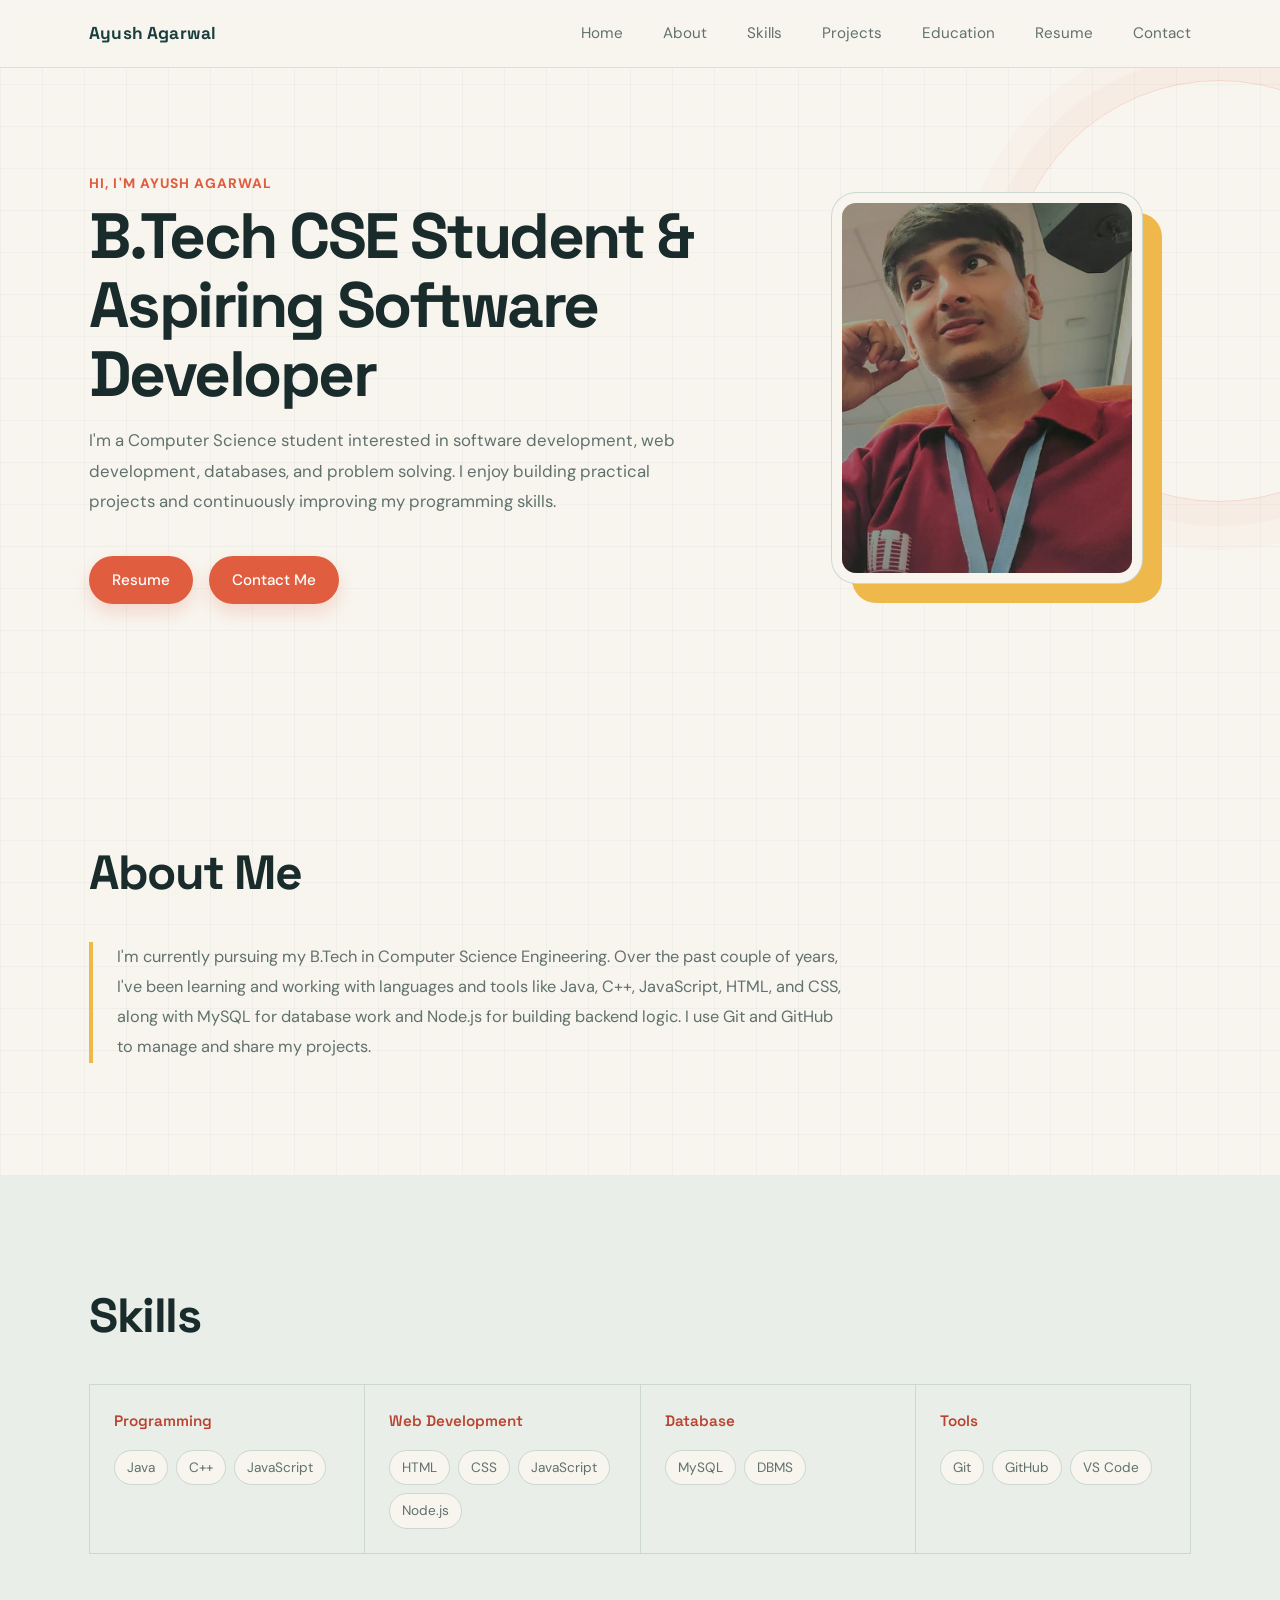
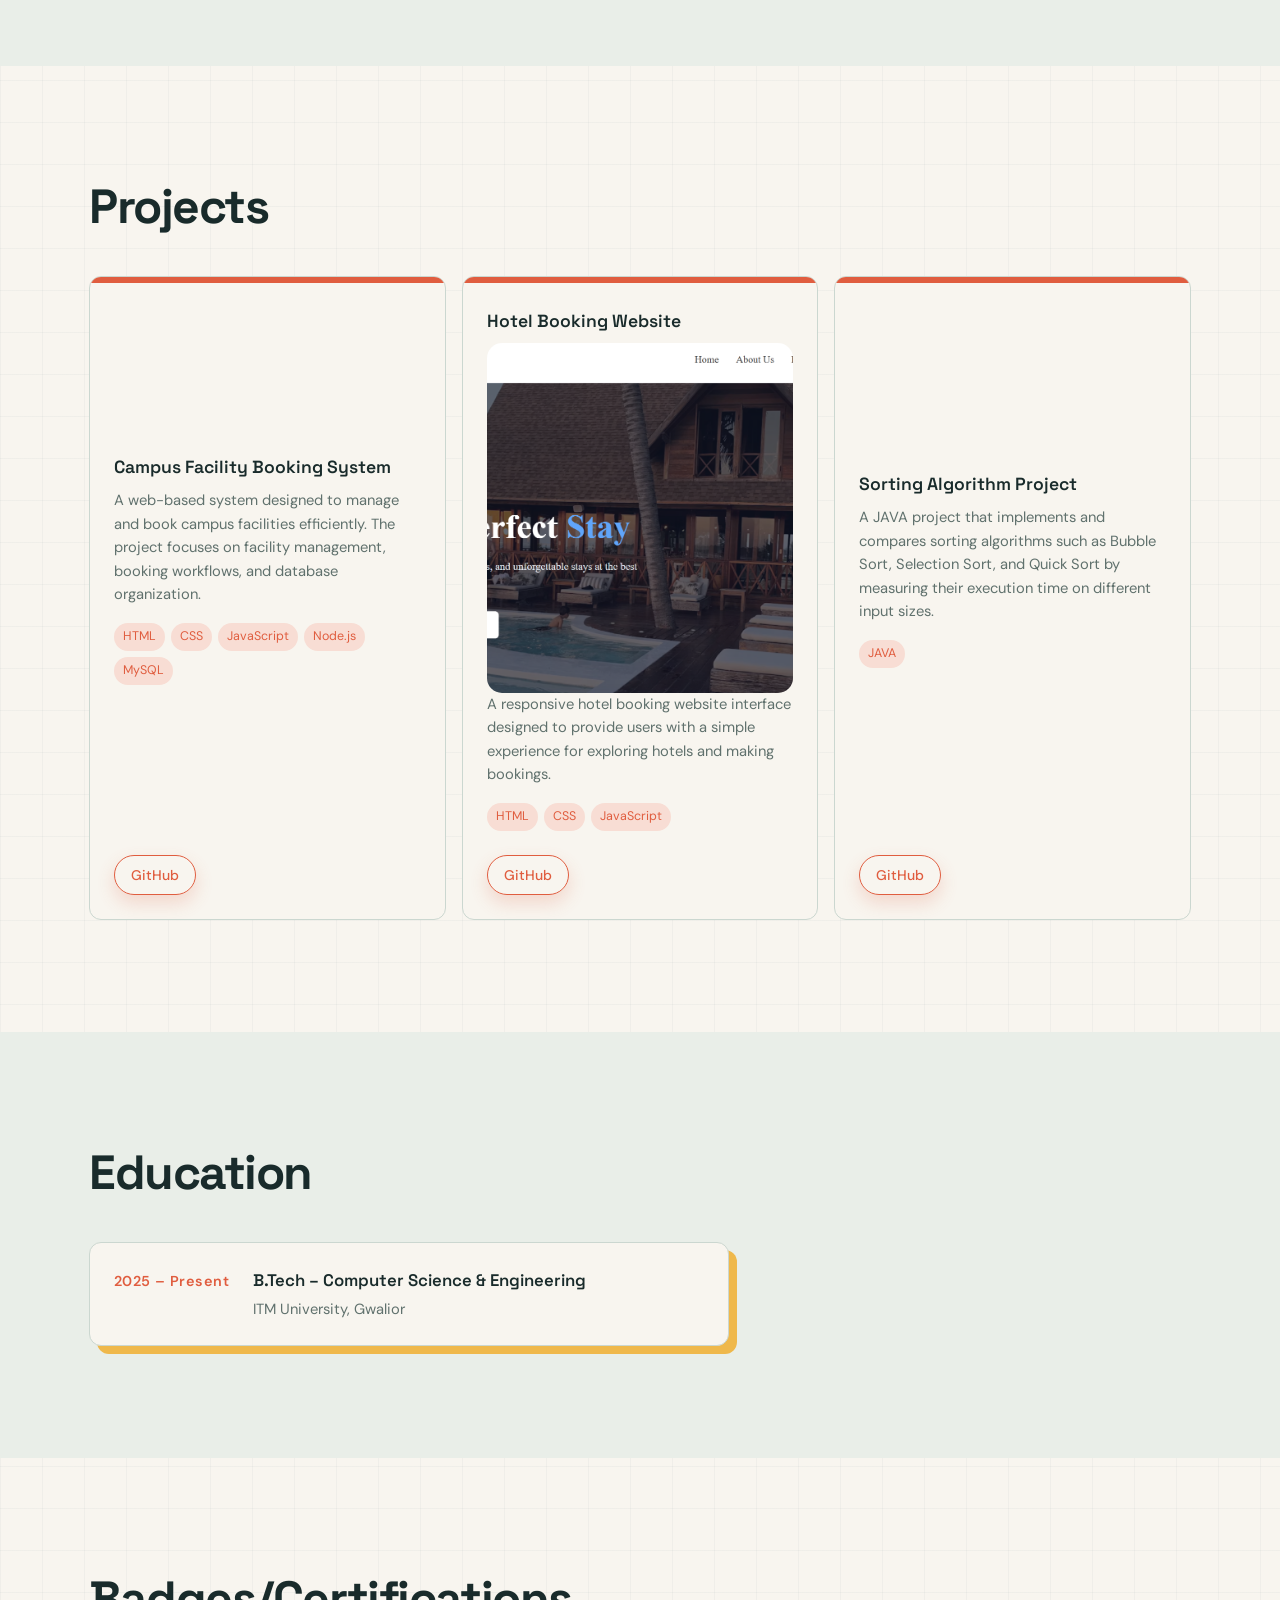
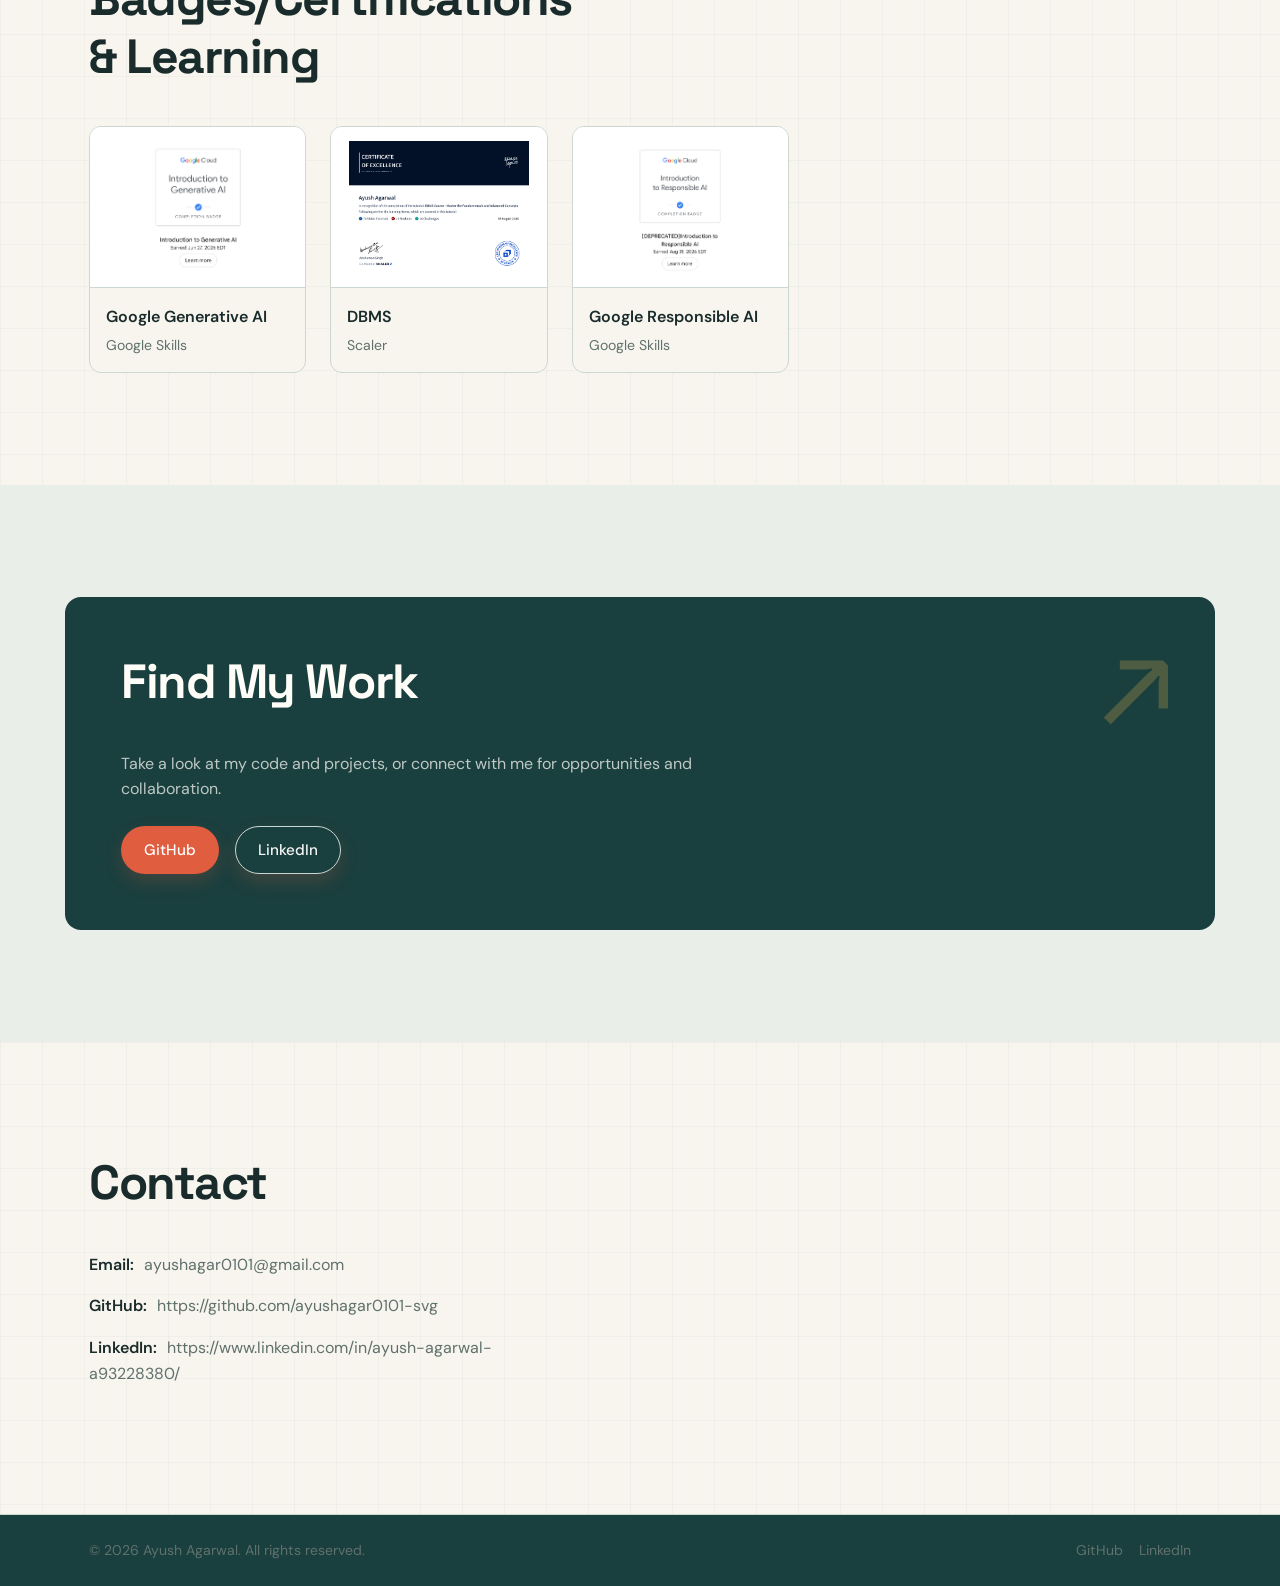
==== commit d66e914d: "project" ====
--- a/index.html
+++ b/index.html
@@ -51,8 +51,8 @@
             improving my programming skills.
           </p>
           <div class="hero-actions">
-            <a href="#projects" class="btn btn-primary">View Projects</a>
-            <a href="#contact" class="btn btn-secondary">Contact Me</a>
+            <a href="resume.html" class="btn main_btn" target="_parent" rel="noopener">Resume</a>
+            <a href="#contact" class="btn main_btn">Contact Me</a>
           </div>
         </div>
 
@@ -161,6 +161,15 @@
           <article class="project-card">
             <div class="project-body">
               <h3 class="project-title">Hotel Booking Website</h3>
+             <div class="slider">
+              <div class="slides">
+                <img src="./images/project_images/Hotel_booking/image1.png" alt="Image1">
+                <img src="./images/project_images/Hotel_booking/image2.png" alt="Image2">
+                <img src="./images/project_images/Hotel_booking/image3.png" alt="Image3">
+                <img src="./images/project_images/Hotel_booking/image4.png" alt="Image4">
+                <img src="./images/project_images/Hotel_booking/image5.png" alt="Image5">
+              </div>
+             </div>
               <p class="project-desc">
                 A responsive hotel booking website interface designed to provide users with a
                 simple experience for exploring hotels and making bookings.
@@ -220,17 +229,23 @@
 
         <div class="cert-list">
           <div class="cert-item">
+            <a href="./images/Gen_ai.png" target="_parent">
              <img src="./images/Gen_ai.png" alt="Google Generative AI completion badge">
+            </a>
             <h3 class="cert-title">Google Generative AI</h3>
             <p class="cert-issuer">Google Skills</p>
           </div>
           <div class="cert-item">
+            <a href="./images/DBMS.png" target="_parent">
              <img src="./images/DBMS.png" alt="Scaler DBMS certificate">
+            </a>
             <h3 class="cert-title">DBMS</h3>
             <p class="cert-issuer">Scaler</p>
           </div>
           <div class="cert-item">
+            <a href="./images/Responsible_ai.png" target="_parent">
             <img src="./images/Responsible_ai.png" alt="Google Responsible AI completion badge">
+            </a>
             <h3 class="cert-title">Google Responsible AI</h3>
             <p class="cert-issuer">Google Skills</p>
           </div>
--- a/style.css
+++ b/style.css
@@ -150,9 +150,19 @@
   box-shadow: 0 8px 18px rgba(224, 93, 63, 0.2);
 }
 
+.main_btn{
+   background-color: var(--color-primary);
+  color: white;
+}
+.main_btn:hover{
+  background-color: var(--color-primary-dark);
+  transform: translateY(-2px);
+  box-shadow: 0 12px 24px rgba(161, 150, 148, 0.26);
+}
+
 .btn-primary {
   background-color: var(--color-primary);
-  color: #ffffff;
+  color: white;
 }
 
 .btn-primary:hover {
@@ -163,7 +173,7 @@
 
 .btn-secondary {
   background-color: transparent;
-  color: var(--color-text);
+  color: whitesmoke;
   border-color: var(--color-border);
 }
 
@@ -536,6 +546,57 @@
   padding: 0 var(--space-3) var(--space-3);
 }
 
+/* images_scroll */
+
+.slider{
+  width: 100%;
+  max-width: 600px;
+  overflow: hidden;
+  border-radius: 15px;
+}
+.slides{
+  display: flex;
+  width: 400%;
+  animation:alternate 2ms infinite;
+}
+.slides img{
+  width: 25%;
+  height: 350px;
+  object-fit: cover;
+}
+@keyframes slide {
+  0%{
+    transform: translateX(0);
+  }
+  20%{
+    transform: translateX(0);
+  }
+  25% {
+    transform: translateX(-25%);
+  }
+  45% {
+    transform: translateX(-25%);
+  }
+  50% {
+    transform: translateX(-25%);
+  }
+  70% {
+    transform: translateX(-25%);
+  }
+  75% {
+    transform: translateX(-25%);
+  }
+  95% {
+    transform: translateX(-25%);
+  }
+  100% {
+    transform: translateX(-25%);
+  }
+  100%{
+    transform: translateX(0);
+  }
+}
+
 /* =========================================================
    EDUCATION
    ========================================================= */
@@ -673,46 +734,7 @@
   color: var(--color-primary);
 }
 
-/* .contact-form {
-  display: flex;
-  flex-direction: column;
-  gap: var(--space-1);
-}
-
-.contact-form label {
-  font-size: 0.88rem;
-  font-weight: 500;
-  margin-top: var(--space-1);
-}
-
-.contact-form input,
-.contact-form textarea {
-  font-family: var(--font-main);
-  font-size: 0.95rem;
-  padding: 10px 12px;
-  border: 1px solid var(--color-border);
-  border-radius: 6px;
-  background-color: var(--color-bg);
-  color: var(--color-text);
-  transition: border-color var(--transition);
-  resize: vertical;
-}
-
-.contact-form input:focus,
-.contact-form textarea:focus {
-  border-color: var(--color-primary);
-}
-
-.contact-form button {
-  margin-top: var(--space-2);
-  align-self: flex-start;
-}
-
-.form-note {
-  font-size: 0.88rem;
-  color: var(--color-primary);
-  min-height: 1.2em;
-} */
+
 
 /* =========================================================
    FOOTER
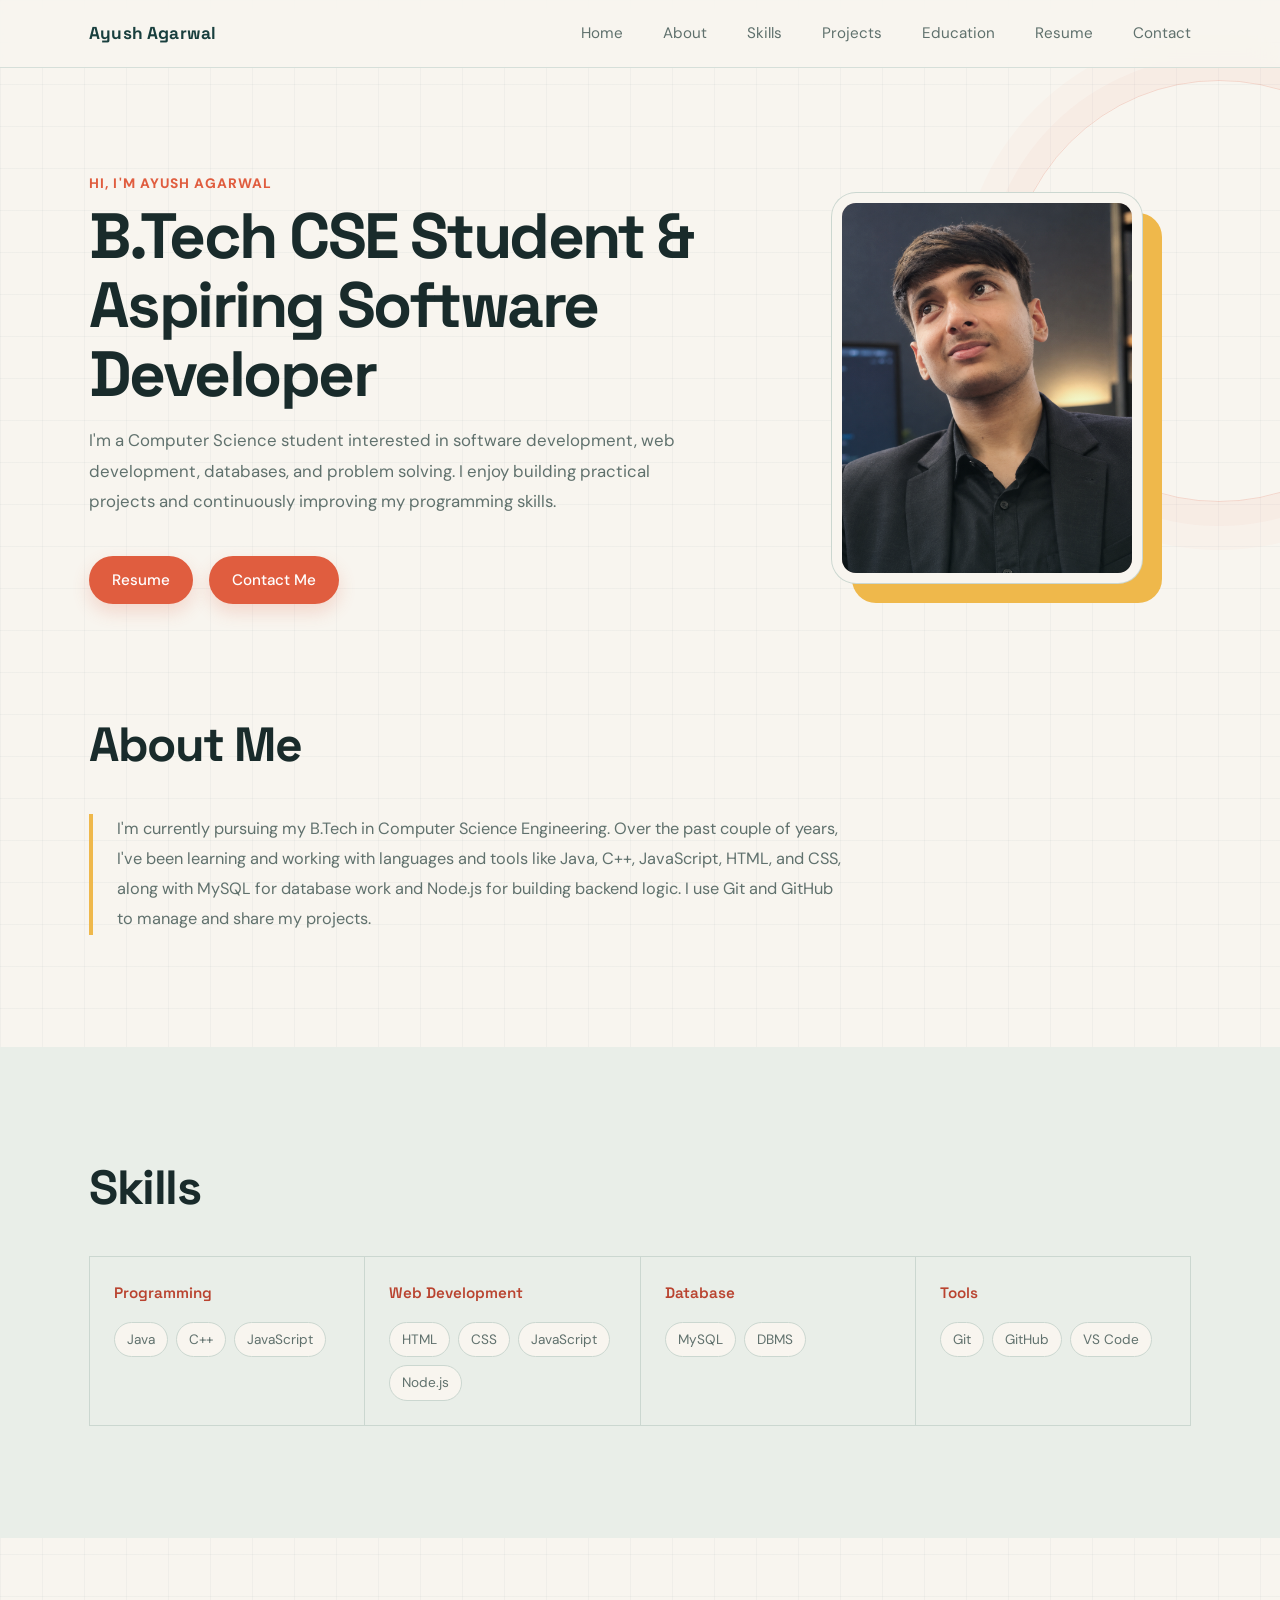
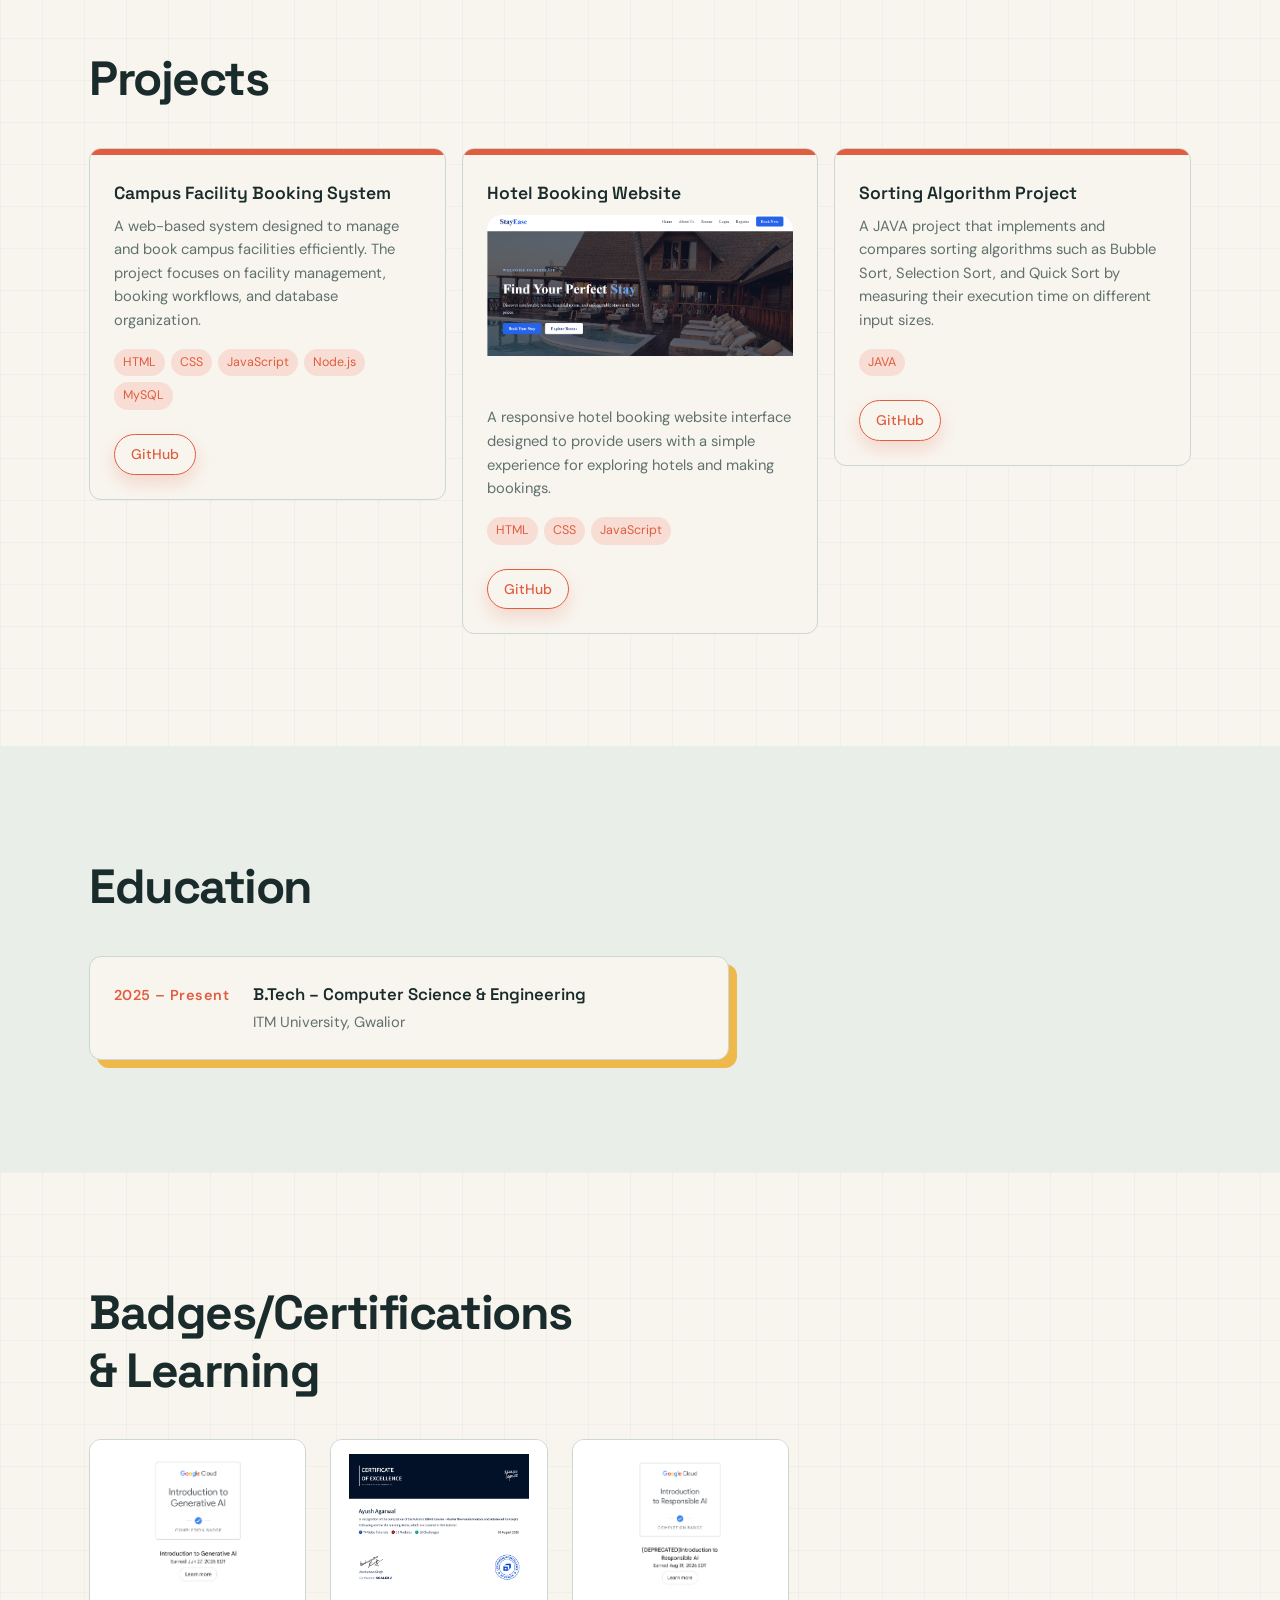
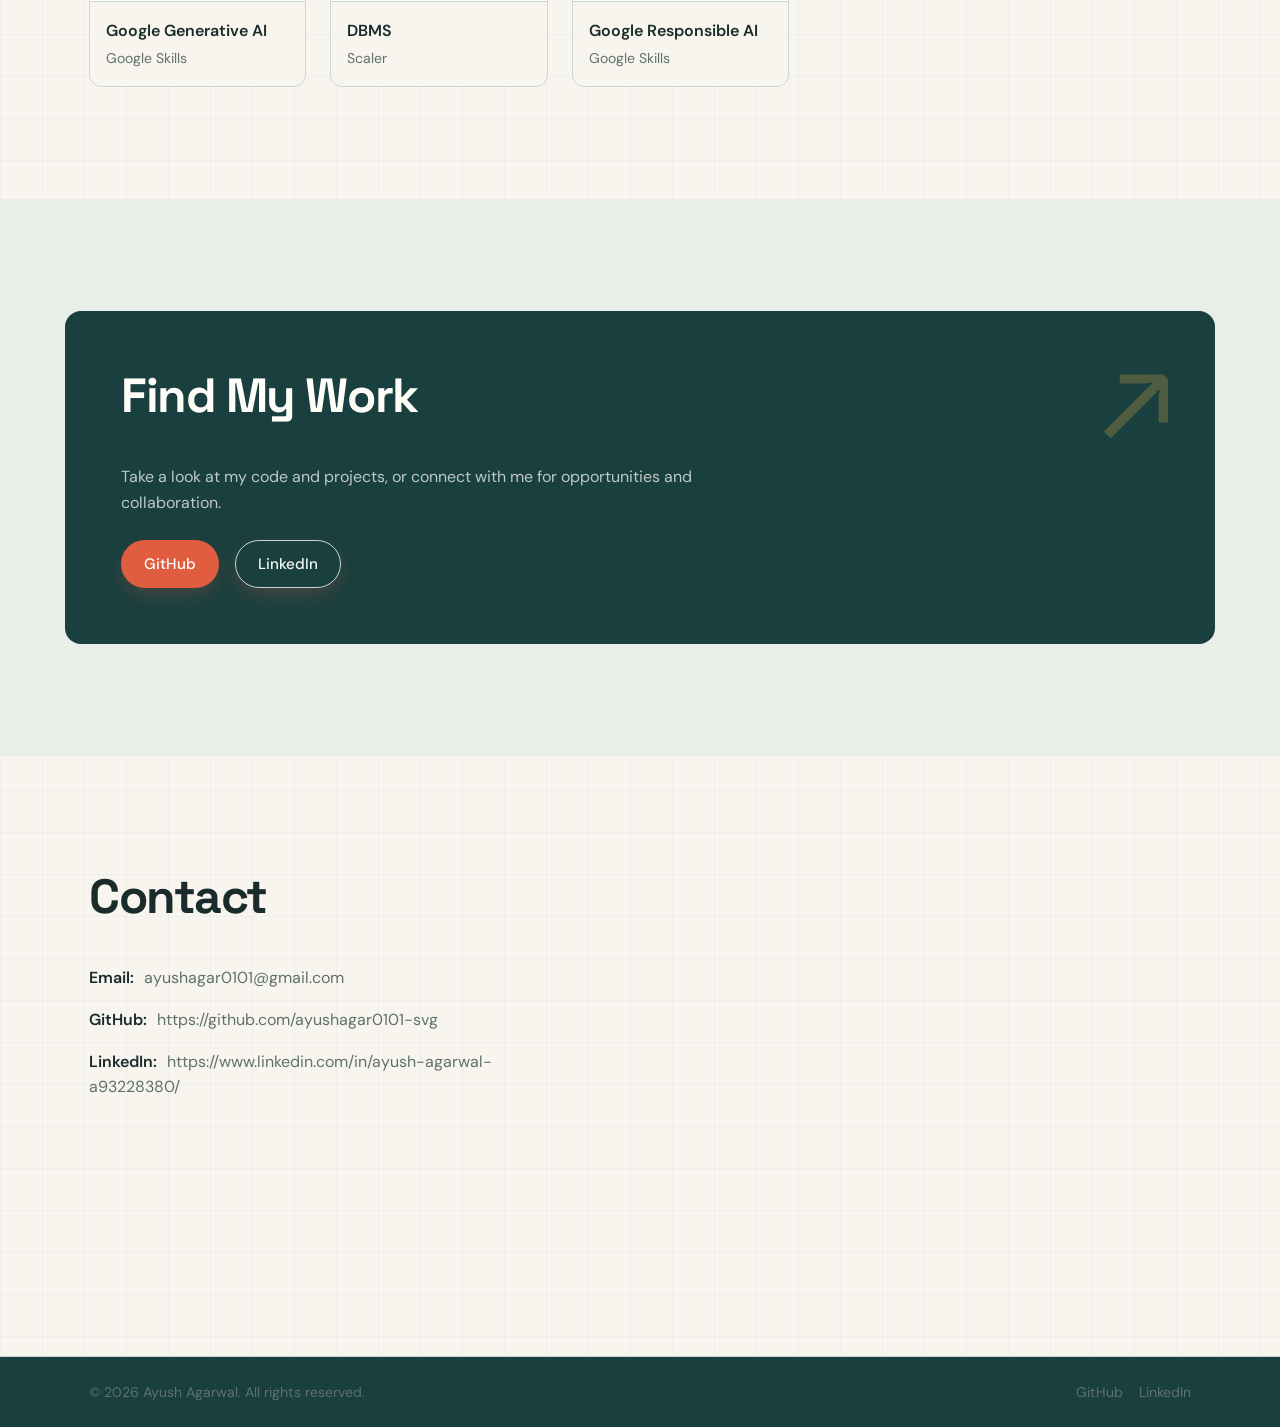
==== commit baff9e0d: "photo" ====
--- a/index.html
+++ b/index.html
@@ -58,11 +58,10 @@
 
         <div class="hero-profile">
           <div class="profile-frame">
-            <img src="./images/profile_photo.jpeg" alt="Ayush Agarwal" class="profile-photo" />
-          </div>
-        </div>
-      </div>
-    </section>
+            <img src="./profile_photo.png" alt="Ayush Agarwal" class="profile-photo" />
+          </div>
+        </div>
+      </div>
 
     <!-- About Section -->
     <section id="about" class="section">
--- a/style.css
+++ b/style.css
@@ -482,6 +482,7 @@
   display: grid;
   grid-template-columns: repeat(3, 1fr);
   gap: var(--space-2);
+  align-items: start;
 }
 
 .project-card {
@@ -551,46 +552,48 @@
 .slider{
   width: 100%;
   max-width: 600px;
+  aspect-ratio: 16 / 10;
   overflow: hidden;
   border-radius: 15px;
 }
 .slides{
   display: flex;
-  width: 400%;
-  animation:alternate 2ms infinite;
+  width: 500%;
+  animation: slide 15s infinite;
 }
 .slides img{
-  width: 25%;
-  height: 350px;
+  flex: 0 0 20%;
+  width: 20%;
+  height: 100%;
   object-fit: cover;
 }
 @keyframes slide {
   0%{
     transform: translateX(0);
   }
-  20%{
+  16%{
     transform: translateX(0);
   }
-  25% {
-    transform: translateX(-25%);
-  }
-  45% {
-    transform: translateX(-25%);
-  }
-  50% {
-    transform: translateX(-25%);
-  }
-  70% {
-    transform: translateX(-25%);
-  }
-  75% {
-    transform: translateX(-25%);
-  }
-  95% {
-    transform: translateX(-25%);
-  }
-  100% {
-    transform: translateX(-25%);
+  20% {
+    transform: translateX(-20%);
+  }
+  36% {
+    transform: translateX(-20%);
+  }
+  40% {
+    transform: translateX(-40%);
+  }
+  56% {
+    transform: translateX(-40%);
+  }
+  60% {
+    transform: translateX(-60%);
+  }
+  76% {
+    transform: translateX(-60%);
+  }
+  80% {
+    transform: translateX(-80%);
   }
   100%{
     transform: translateX(0);
